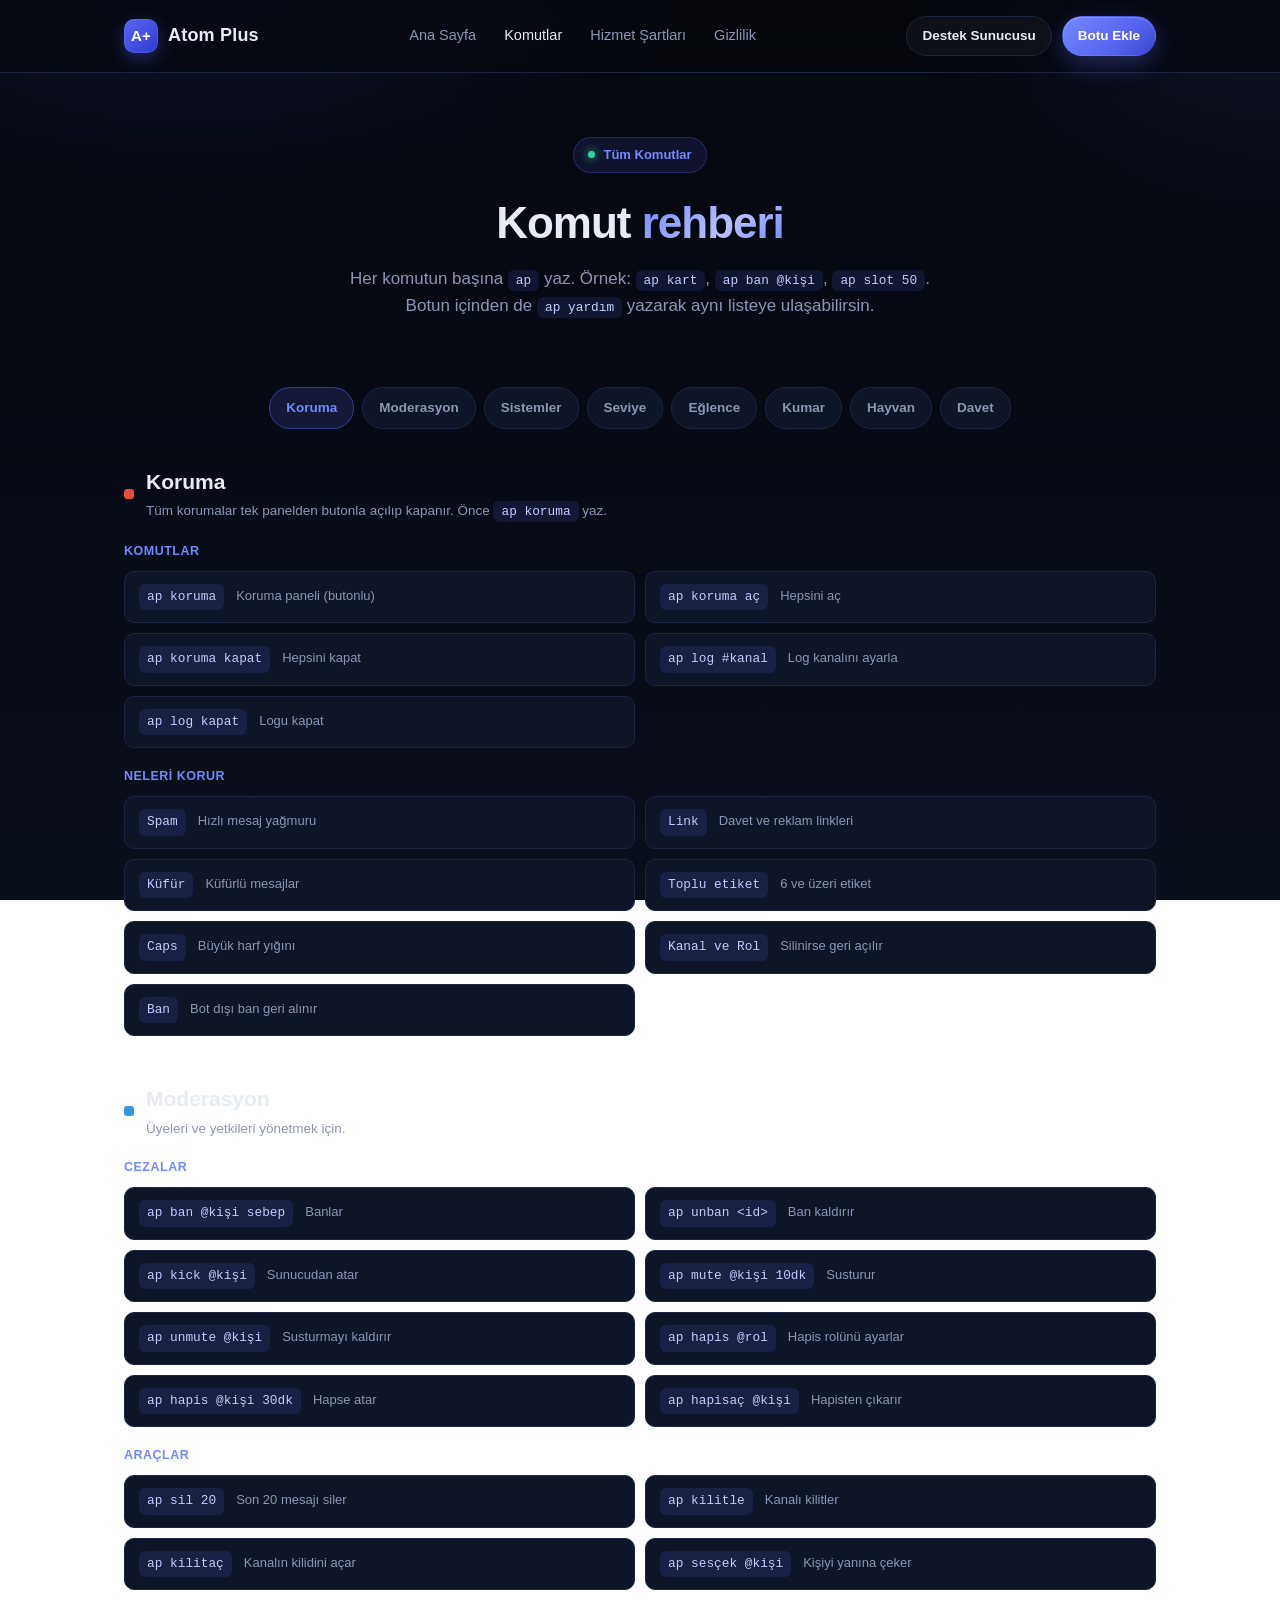
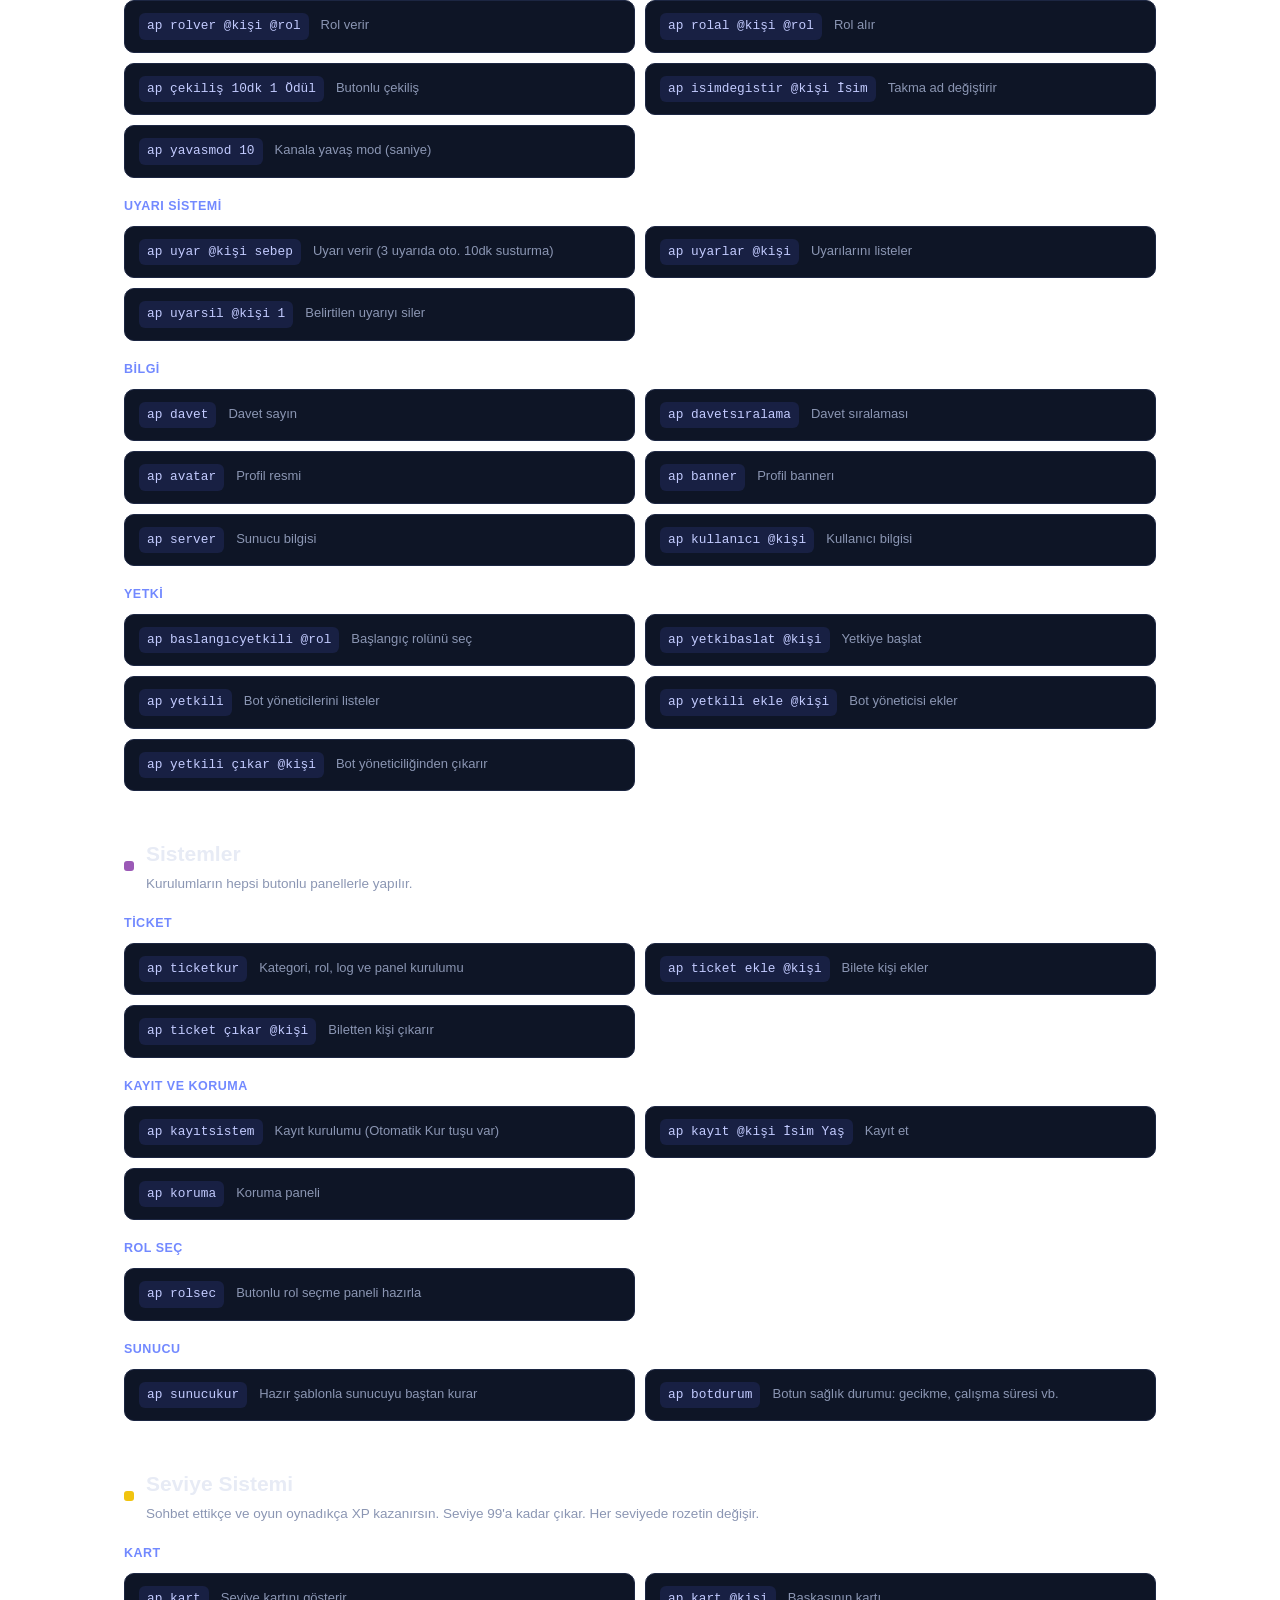
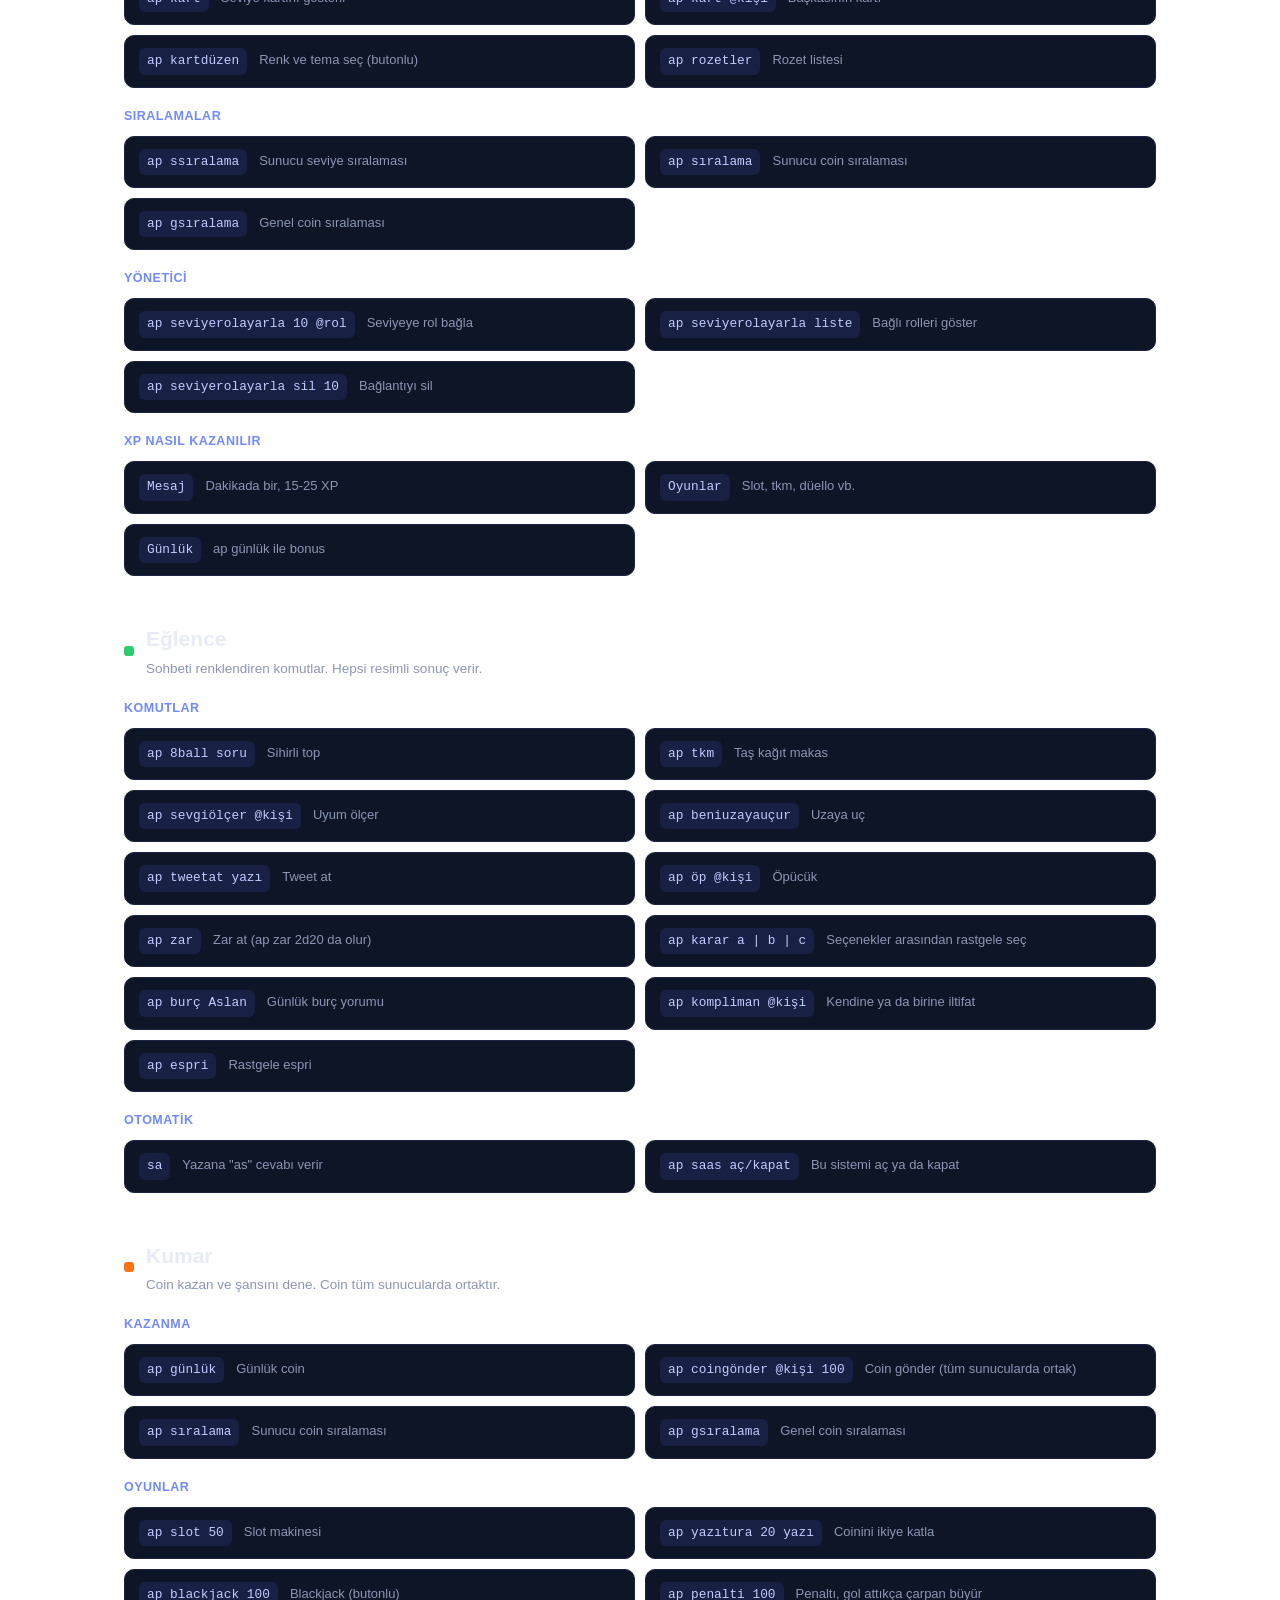
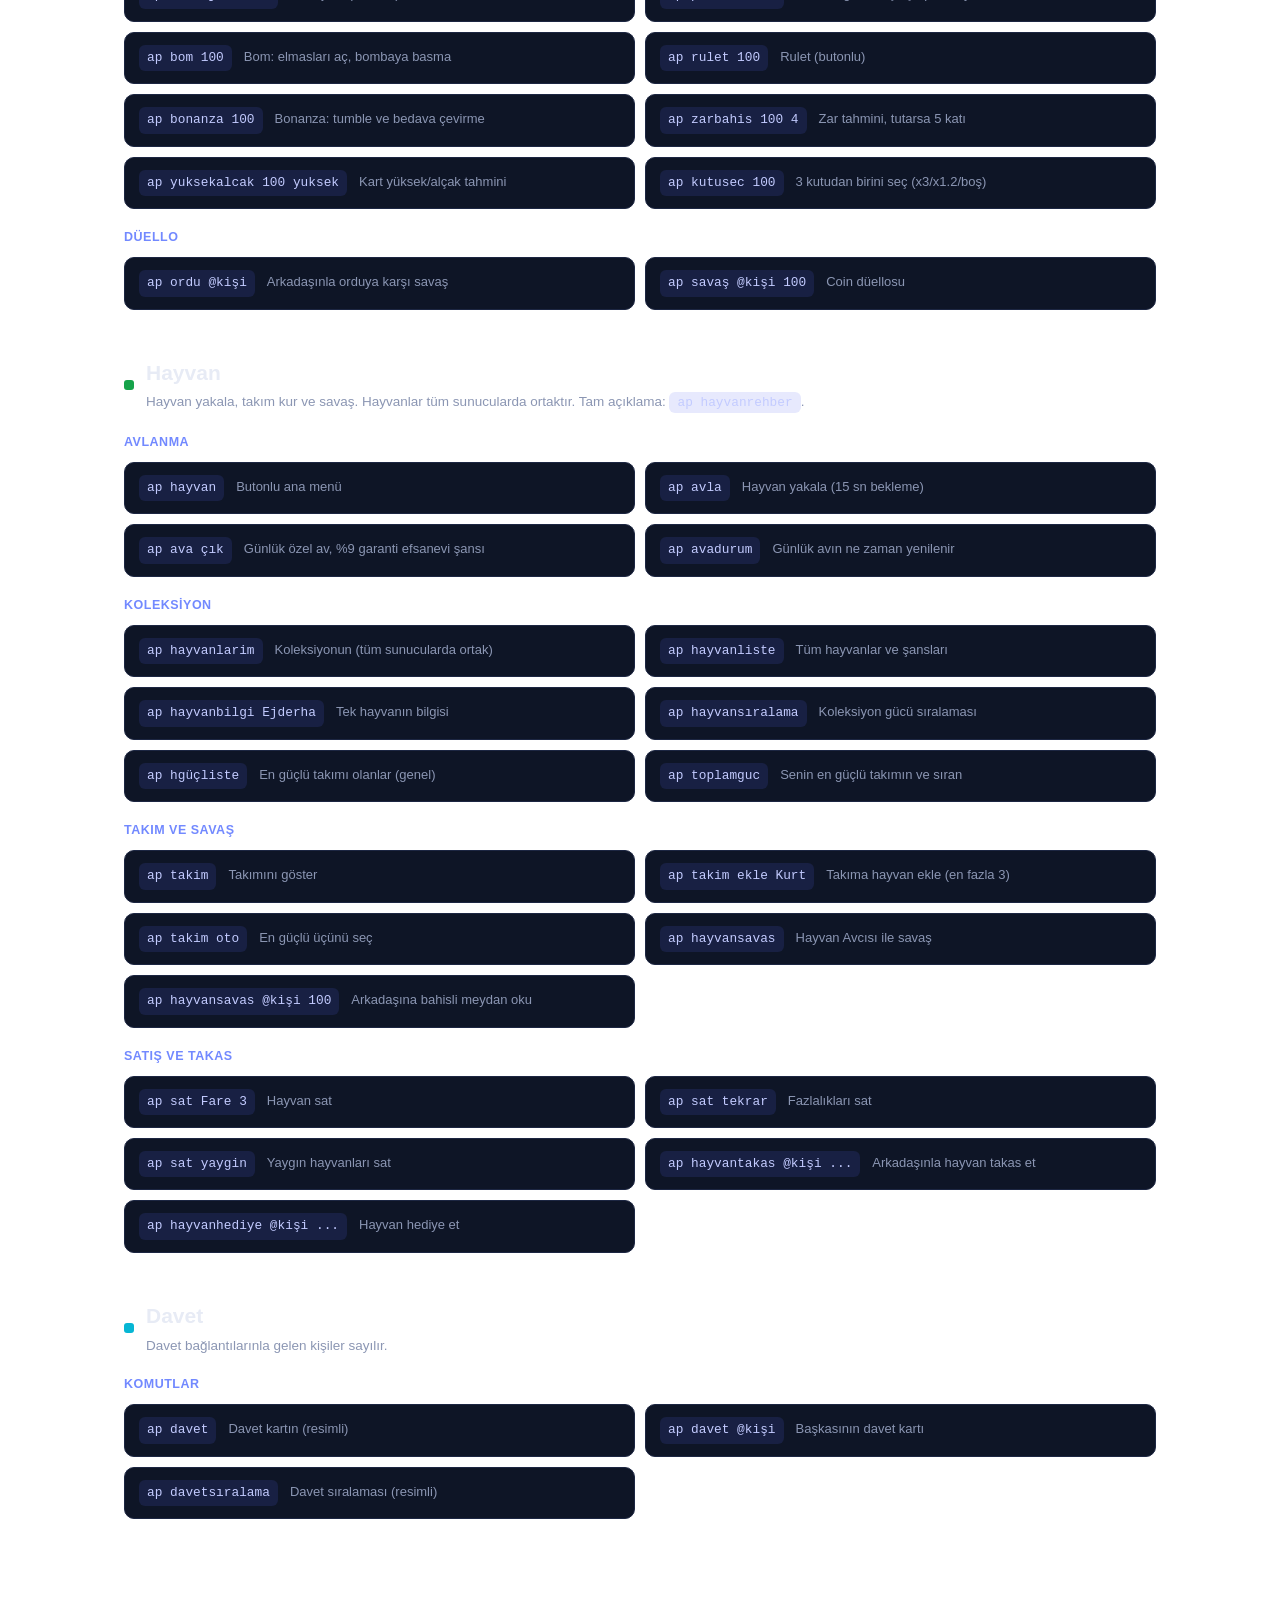
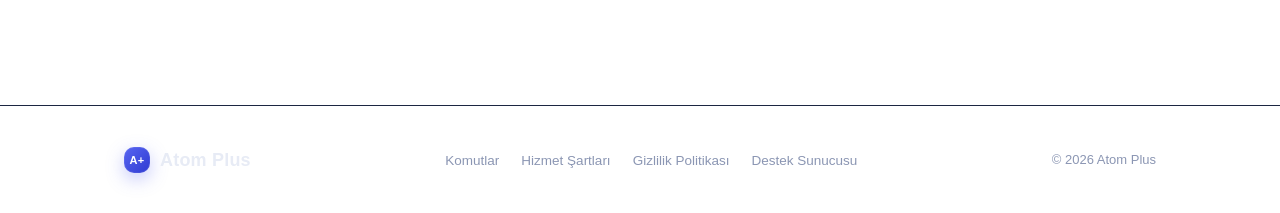
==== commands.html @ 9d10c62b "Add files via upload" ====
<!doctype html>
<html lang="tr">
<head>
<meta charset="UTF-8">
<meta name="viewport" content="width=device-width, initial-scale=1.0">
<title>Komutlar — Atom Plus</title>
<meta name="description" content="Atom Plus botunun tüm komutları: koruma, moderasyon, sistemler, seviye, eğlence, kumar, hayvan ve davet.">
<link rel="stylesheet" href="style.css">
</head>
<body>

<nav>
  <div class="wrap">
    <div class="brand"><div class="mark">A+</div> Atom Plus</div>
    <div class="navlinks">
      <a href="index.html">Ana Sayfa</a>
      <a href="commands.html" class="active">Komutlar</a>
      <a href="terms.html">Hizmet Şartları</a>
      <a href="privacy.html">Gizlilik</a>
    </div>
    <div class="nav-cta">
      <a class="btn btn-ghost btn-sm" href="https://jubbio.com/invite/OJNQLs2y" target="_blank" rel="noopener">Destek Sunucusu</a>
      <a class="btn btn-primary btn-sm" href="index.html#add-bot">Botu Ekle</a>
    </div>
  </div>
</nav>

<header class="hero" style="padding:64px 0 30px">
  <div class="wrap">
    <span class="eyebrow"><span class="dot"></span> Tüm Komutlar</span>
    <h1 style="font-size:clamp(28px,5vw,44px)">Komut <span>rehberi</span></h1>
    <p>Her komutun başına <code>ap</code> yaz. Örnek: <code>ap kart</code>, <code>ap ban @kişi</code>, <code>ap slot 50</code>. Botun içinden de <code>ap yardım</code> yazarak aynı listeye ulaşabilirsin.</p>
  </div>
</header>

<div class="wrap">
  <div class="cmd-tabs">
    <a class="cmd-tab" href="#koruma">Koruma</a>
    <a class="cmd-tab" href="#mod">Moderasyon</a>
    <a class="cmd-tab" href="#sistem">Sistemler</a>
    <a class="cmd-tab" href="#seviye">Seviye</a>
    <a class="cmd-tab" href="#eglence">Eğlence</a>
    <a class="cmd-tab" href="#kumar">Kumar</a>
    <a class="cmd-tab" href="#hayvan">Hayvan</a>
    <a class="cmd-tab" href="#davet">Davet</a>
  </div>
</div>

<div class="wrap" style="padding-bottom:100px">

  <div class="cat" id="koruma">
    <div class="cat-head"><div class="cat-dot" style="background:#e74c3c"></div><div><h2>Koruma</h2><p>Tüm korumalar tek panelden butonla açılıp kapanır. Önce <code>ap koruma</code> yaz.</p></div></div>
    <div class="sub">Komutlar</div>
    <div class="cmdlist">
      <div class="cmd-row"><code>ap koruma</code><span>Koruma paneli (butonlu)</span></div>
      <div class="cmd-row"><code>ap koruma aç</code><span>Hepsini aç</span></div>
      <div class="cmd-row"><code>ap koruma kapat</code><span>Hepsini kapat</span></div>
      <div class="cmd-row"><code>ap log #kanal</code><span>Log kanalını ayarla</span></div>
      <div class="cmd-row"><code>ap log kapat</code><span>Logu kapat</span></div>
    </div>
    <div class="sub">Neleri korur</div>
    <div class="cmdlist">
      <div class="cmd-row"><code>Spam</code><span>Hızlı mesaj yağmuru</span></div>
      <div class="cmd-row"><code>Link</code><span>Davet ve reklam linkleri</span></div>
      <div class="cmd-row"><code>Küfür</code><span>Küfürlü mesajlar</span></div>
      <div class="cmd-row"><code>Toplu etiket</code><span>6 ve üzeri etiket</span></div>
      <div class="cmd-row"><code>Caps</code><span>Büyük harf yığını</span></div>
      <div class="cmd-row"><code>Kanal ve Rol</code><span>Silinirse geri açılır</span></div>
      <div class="cmd-row"><code>Ban</code><span>Bot dışı ban geri alınır</span></div>
    </div>
  </div>

  <div class="cat" id="mod">
    <div class="cat-head"><div class="cat-dot" style="background:#3498db"></div><div><h2>Moderasyon</h2><p>Üyeleri ve yetkileri yönetmek için.</p></div></div>
    <div class="sub">Cezalar</div>
    <div class="cmdlist">
      <div class="cmd-row"><code>ap ban @kişi sebep</code><span>Banlar</span></div>
      <div class="cmd-row"><code>ap unban &lt;id&gt;</code><span>Ban kaldırır</span></div>
      <div class="cmd-row"><code>ap kick @kişi</code><span>Sunucudan atar</span></div>
      <div class="cmd-row"><code>ap mute @kişi 10dk</code><span>Susturur</span></div>
      <div class="cmd-row"><code>ap unmute @kişi</code><span>Susturmayı kaldırır</span></div>
      <div class="cmd-row"><code>ap hapis @rol</code><span>Hapis rolünü ayarlar</span></div>
      <div class="cmd-row"><code>ap hapis @kişi 30dk</code><span>Hapse atar</span></div>
      <div class="cmd-row"><code>ap hapisaç @kişi</code><span>Hapisten çıkarır</span></div>
    </div>
    <div class="sub">Araçlar</div>
    <div class="cmdlist">
      <div class="cmd-row"><code>ap sil 20</code><span>Son 20 mesajı siler</span></div>
      <div class="cmd-row"><code>ap kilitle</code><span>Kanalı kilitler</span></div>
      <div class="cmd-row"><code>ap kilitaç</code><span>Kanalın kilidini açar</span></div>
      <div class="cmd-row"><code>ap sesçek @kişi</code><span>Kişiyi yanına çeker</span></div>
      <div class="cmd-row"><code>ap rolver @kişi @rol</code><span>Rol verir</span></div>
      <div class="cmd-row"><code>ap rolal @kişi @rol</code><span>Rol alır</span></div>
      <div class="cmd-row"><code>ap çekiliş 10dk 1 Ödül</code><span>Butonlu çekiliş</span></div>
      <div class="cmd-row"><code>ap isimdegistir @kişi İsim</code><span>Takma ad değiştirir</span></div>
      <div class="cmd-row"><code>ap yavasmod 10</code><span>Kanala yavaş mod (saniye)</span></div>
    </div>
    <div class="sub">Uyarı Sistemi</div>
    <div class="cmdlist">
      <div class="cmd-row"><code>ap uyar @kişi sebep</code><span>Uyarı verir (3 uyarıda oto. 10dk susturma)</span></div>
      <div class="cmd-row"><code>ap uyarlar @kişi</code><span>Uyarılarını listeler</span></div>
      <div class="cmd-row"><code>ap uyarsil @kişi 1</code><span>Belirtilen uyarıyı siler</span></div>
    </div>
    <div class="sub">Bilgi</div>
    <div class="cmdlist">
      <div class="cmd-row"><code>ap davet</code><span>Davet sayın</span></div>
      <div class="cmd-row"><code>ap davetsıralama</code><span>Davet sıralaması</span></div>
      <div class="cmd-row"><code>ap avatar</code><span>Profil resmi</span></div>
      <div class="cmd-row"><code>ap banner</code><span>Profil bannerı</span></div>
      <div class="cmd-row"><code>ap server</code><span>Sunucu bilgisi</span></div>
      <div class="cmd-row"><code>ap kullanıcı @kişi</code><span>Kullanıcı bilgisi</span></div>
    </div>
    <div class="sub">Yetki</div>
    <div class="cmdlist">
      <div class="cmd-row"><code>ap baslangıcyetkili @rol</code><span>Başlangıç rolünü seç</span></div>
      <div class="cmd-row"><code>ap yetkibaslat @kişi</code><span>Yetkiye başlat</span></div>
      <div class="cmd-row"><code>ap yetkili</code><span>Bot yöneticilerini listeler</span></div>
      <div class="cmd-row"><code>ap yetkili ekle @kişi</code><span>Bot yöneticisi ekler</span></div>
      <div class="cmd-row"><code>ap yetkili çıkar @kişi</code><span>Bot yöneticiliğinden çıkarır</span></div>
    </div>
  </div>

  <div class="cat" id="sistem">
    <div class="cat-head"><div class="cat-dot" style="background:#9b59b6"></div><div><h2>Sistemler</h2><p>Kurulumların hepsi butonlu panellerle yapılır.</p></div></div>
    <div class="sub">Ticket</div>
    <div class="cmdlist">
      <div class="cmd-row"><code>ap ticketkur</code><span>Kategori, rol, log ve panel kurulumu</span></div>
      <div class="cmd-row"><code>ap ticket ekle @kişi</code><span>Bilete kişi ekler</span></div>
      <div class="cmd-row"><code>ap ticket çıkar @kişi</code><span>Biletten kişi çıkarır</span></div>
    </div>
    <div class="sub">Kayıt ve Koruma</div>
    <div class="cmdlist">
      <div class="cmd-row"><code>ap kayıtsistem</code><span>Kayıt kurulumu (Otomatik Kur tuşu var)</span></div>
      <div class="cmd-row"><code>ap kayıt @kişi İsim Yaş</code><span>Kayıt et</span></div>
      <div class="cmd-row"><code>ap koruma</code><span>Koruma paneli</span></div>
    </div>
    <div class="sub">Rol Seç</div>
    <div class="cmdlist">
      <div class="cmd-row"><code>ap rolsec</code><span>Butonlu rol seçme paneli hazırla</span></div>
    </div>
    <div class="sub">Sunucu</div>
    <div class="cmdlist">
      <div class="cmd-row"><code>ap sunucukur</code><span>Hazır şablonla sunucuyu baştan kurar</span></div>
      <div class="cmd-row"><code>ap botdurum</code><span>Botun sağlık durumu: gecikme, çalışma süresi vb.</span></div>
    </div>
  </div>

  <div class="cat" id="seviye">
    <div class="cat-head"><div class="cat-dot" style="background:#f1c40f"></div><div><h2>Seviye Sistemi</h2><p>Sohbet ettikçe ve oyun oynadıkça XP kazanırsın. Seviye 99'a kadar çıkar. Her seviyede rozetin değişir.</p></div></div>
    <div class="sub">Kart</div>
    <div class="cmdlist">
      <div class="cmd-row"><code>ap kart</code><span>Seviye kartını gösterir</span></div>
      <div class="cmd-row"><code>ap kart @kişi</code><span>Başkasının kartı</span></div>
      <div class="cmd-row"><code>ap kartdüzen</code><span>Renk ve tema seç (butonlu)</span></div>
      <div class="cmd-row"><code>ap rozetler</code><span>Rozet listesi</span></div>
    </div>
    <div class="sub">Sıralamalar</div>
    <div class="cmdlist">
      <div class="cmd-row"><code>ap ssıralama</code><span>Sunucu seviye sıralaması</span></div>
      <div class="cmd-row"><code>ap sıralama</code><span>Sunucu coin sıralaması</span></div>
      <div class="cmd-row"><code>ap gsıralama</code><span>Genel coin sıralaması</span></div>
    </div>
    <div class="sub">Yönetici</div>
    <div class="cmdlist">
      <div class="cmd-row"><code>ap seviyerolayarla 10 @rol</code><span>Seviyeye rol bağla</span></div>
      <div class="cmd-row"><code>ap seviyerolayarla liste</code><span>Bağlı rolleri göster</span></div>
      <div class="cmd-row"><code>ap seviyerolayarla sil 10</code><span>Bağlantıyı sil</span></div>
    </div>
    <div class="sub">XP nasıl kazanılır</div>
    <div class="cmdlist">
      <div class="cmd-row"><code>Mesaj</code><span>Dakikada bir, 15-25 XP</span></div>
      <div class="cmd-row"><code>Oyunlar</code><span>Slot, tkm, düello vb.</span></div>
      <div class="cmd-row"><code>Günlük</code><span>ap günlük ile bonus</span></div>
    </div>
  </div>

  <div class="cat" id="eglence">
    <div class="cat-head"><div class="cat-dot" style="background:#2ecc71"></div><div><h2>Eğlence</h2><p>Sohbeti renklendiren komutlar. Hepsi resimli sonuç verir.</p></div></div>
    <div class="sub">Komutlar</div>
    <div class="cmdlist">
      <div class="cmd-row"><code>ap 8ball soru</code><span>Sihirli top</span></div>
      <div class="cmd-row"><code>ap tkm</code><span>Taş kağıt makas</span></div>
      <div class="cmd-row"><code>ap sevgiölçer @kişi</code><span>Uyum ölçer</span></div>
      <div class="cmd-row"><code>ap beniuzayauçur</code><span>Uzaya uç</span></div>
      <div class="cmd-row"><code>ap tweetat yazı</code><span>Tweet at</span></div>
      <div class="cmd-row"><code>ap öp @kişi</code><span>Öpücük</span></div>
      <div class="cmd-row"><code>ap zar</code><span>Zar at (ap zar 2d20 da olur)</span></div>
      <div class="cmd-row"><code>ap karar a | b | c</code><span>Seçenekler arasından rastgele seç</span></div>
      <div class="cmd-row"><code>ap burç Aslan</code><span>Günlük burç yorumu</span></div>
      <div class="cmd-row"><code>ap kompliman @kişi</code><span>Kendine ya da birine iltifat</span></div>
      <div class="cmd-row"><code>ap espri</code><span>Rastgele espri</span></div>
    </div>
    <div class="sub">Otomatik</div>
    <div class="cmdlist">
      <div class="cmd-row"><code>sa</code><span>Yazana "as" cevabı verir</span></div>
      <div class="cmd-row"><code>ap saas aç/kapat</code><span>Bu sistemi aç ya da kapat</span></div>
    </div>
  </div>

  <div class="cat" id="kumar">
    <div class="cat-head"><div class="cat-dot" style="background:#f97316"></div><div><h2>Kumar</h2><p>Coin kazan ve şansını dene. Coin tüm sunucularda ortaktır.</p></div></div>
    <div class="sub">Kazanma</div>
    <div class="cmdlist">
      <div class="cmd-row"><code>ap günlük</code><span>Günlük coin</span></div>
      <div class="cmd-row"><code>ap coingönder @kişi 100</code><span>Coin gönder (tüm sunucularda ortak)</span></div>
      <div class="cmd-row"><code>ap sıralama</code><span>Sunucu coin sıralaması</span></div>
      <div class="cmd-row"><code>ap gsıralama</code><span>Genel coin sıralaması</span></div>
    </div>
    <div class="sub">Oyunlar</div>
    <div class="cmdlist">
      <div class="cmd-row"><code>ap slot 50</code><span>Slot makinesi</span></div>
      <div class="cmd-row"><code>ap yazıtura 20 yazı</code><span>Coinini ikiye katla</span></div>
      <div class="cmd-row"><code>ap blackjack 100</code><span>Blackjack (butonlu)</span></div>
      <div class="cmd-row"><code>ap penalti 100</code><span>Penaltı, gol attıkça çarpan büyür</span></div>
      <div class="cmd-row"><code>ap bom 100</code><span>Bom: elmasları aç, bombaya basma</span></div>
      <div class="cmd-row"><code>ap rulet 100</code><span>Rulet (butonlu)</span></div>
      <div class="cmd-row"><code>ap bonanza 100</code><span>Bonanza: tumble ve bedava çevirme</span></div>
      <div class="cmd-row"><code>ap zarbahis 100 4</code><span>Zar tahmini, tutarsa 5 katı</span></div>
      <div class="cmd-row"><code>ap yuksekalcak 100 yuksek</code><span>Kart yüksek/alçak tahmini</span></div>
      <div class="cmd-row"><code>ap kutusec 100</code><span>3 kutudan birini seç (x3/x1.2/boş)</span></div>
    </div>
    <div class="sub">Düello</div>
    <div class="cmdlist">
      <div class="cmd-row"><code>ap ordu @kişi</code><span>Arkadaşınla orduya karşı savaş</span></div>
      <div class="cmd-row"><code>ap savaş @kişi 100</code><span>Coin düellosu</span></div>
    </div>
  </div>

  <div class="cat" id="hayvan">
    <div class="cat-head"><div class="cat-dot" style="background:#16a34a"></div><div><h2>Hayvan</h2><p>Hayvan yakala, takım kur ve savaş. Hayvanlar tüm sunucularda ortaktır. Tam açıklama: <code>ap hayvanrehber</code>.</p></div></div>
    <div class="sub">Avlanma</div>
    <div class="cmdlist">
      <div class="cmd-row"><code>ap hayvan</code><span>Butonlu ana menü</span></div>
      <div class="cmd-row"><code>ap avla</code><span>Hayvan yakala (15 sn bekleme)</span></div>
      <div class="cmd-row"><code>ap ava çık</code><span>Günlük özel av, %9 garanti efsanevi şansı</span></div>
      <div class="cmd-row"><code>ap avadurum</code><span>Günlük avın ne zaman yenilenir</span></div>
    </div>
    <div class="sub">Koleksiyon</div>
    <div class="cmdlist">
      <div class="cmd-row"><code>ap hayvanlarim</code><span>Koleksiyonun (tüm sunucularda ortak)</span></div>
      <div class="cmd-row"><code>ap hayvanliste</code><span>Tüm hayvanlar ve şansları</span></div>
      <div class="cmd-row"><code>ap hayvanbilgi Ejderha</code><span>Tek hayvanın bilgisi</span></div>
      <div class="cmd-row"><code>ap hayvansıralama</code><span>Koleksiyon gücü sıralaması</span></div>
      <div class="cmd-row"><code>ap hgüçliste</code><span>En güçlü takımı olanlar (genel)</span></div>
      <div class="cmd-row"><code>ap toplamguc</code><span>Senin en güçlü takımın ve sıran</span></div>
    </div>
    <div class="sub">Takım ve Savaş</div>
    <div class="cmdlist">
      <div class="cmd-row"><code>ap takim</code><span>Takımını göster</span></div>
      <div class="cmd-row"><code>ap takim ekle Kurt</code><span>Takıma hayvan ekle (en fazla 3)</span></div>
      <div class="cmd-row"><code>ap takim oto</code><span>En güçlü üçünü seç</span></div>
      <div class="cmd-row"><code>ap hayvansavas</code><span>Hayvan Avcısı ile savaş</span></div>
      <div class="cmd-row"><code>ap hayvansavas @kişi 100</code><span>Arkadaşına bahisli meydan oku</span></div>
    </div>
    <div class="sub">Satış ve Takas</div>
    <div class="cmdlist">
      <div class="cmd-row"><code>ap sat Fare 3</code><span>Hayvan sat</span></div>
      <div class="cmd-row"><code>ap sat tekrar</code><span>Fazlalıkları sat</span></div>
      <div class="cmd-row"><code>ap sat yaygin</code><span>Yaygın hayvanları sat</span></div>
      <div class="cmd-row"><code>ap hayvantakas @kişi ...</code><span>Arkadaşınla hayvan takas et</span></div>
      <div class="cmd-row"><code>ap hayvanhediye @kişi ...</code><span>Hayvan hediye et</span></div>
    </div>
  </div>

  <div class="cat" id="davet">
    <div class="cat-head"><div class="cat-dot" style="background:#06b6d4"></div><div><h2>Davet</h2><p>Davet bağlantılarınla gelen kişiler sayılır.</p></div></div>
    <div class="sub">Komutlar</div>
    <div class="cmdlist">
      <div class="cmd-row"><code>ap davet</code><span>Davet kartın (resimli)</span></div>
      <div class="cmd-row"><code>ap davet @kişi</code><span>Başkasının davet kartı</span></div>
      <div class="cmd-row"><code>ap davetsıralama</code><span>Davet sıralaması (resimli)</span></div>
    </div>
  </div>

</div>

<footer>
  <div class="wrap">
    <div class="brand"><div class="mark" style="width:26px;height:26px;font-size:11px">A+</div> Atom Plus</div>
    <div class="footlinks">
      <a href="commands.html">Komutlar</a>
      <a href="terms.html">Hizmet Şartları</a>
      <a href="privacy.html">Gizlilik Politikası</a>
      <a href="https://jubbio.com/invite/OJNQLs2y" target="_blank" rel="noopener">Destek Sunucusu</a>
    </div>
    <div class="footnote">© 2026 Atom Plus</div>
  </div>
</footer>

<script>
  const tabs = document.querySelectorAll('.cmd-tab');
  const cats = document.querySelectorAll('.cat');
  function setActive(){
    let cur = cats[0]?.id;
    for(const c of cats){ if(window.scrollY + 120 >= c.offsetTop) cur = c.id; }
    tabs.forEach(t=>t.classList.toggle('active', t.getAttribute('href') === '#'+cur));
  }
  window.addEventListener('scroll', setActive);
  setActive();
</script>

</body>
</html>
---- style.css ----
:root{
  --bg:#05070d;
  --bg2:#0a0f1c;
  --panel:#0e1526;
  --panel2:#121a30;
  --border:#1c2642;
  --text:#e7ebf5;
  --muted:#8b96b3;
  --accent:#5865f2;
  --accent2:#7289ff;
  --accent-glow:rgba(88,101,242,.35);
  --radius:16px;
}
*{box-sizing:border-box}
html{scroll-behavior:smooth}
body{
  margin:0;
  font-family:'Inter',-apple-system,BlinkMacSystemFont,'Segoe UI',Roboto,sans-serif;
  background:
    radial-gradient(900px 500px at 15% -10%, rgba(88,101,242,.16), transparent 60%),
    radial-gradient(700px 450px at 100% 0%, rgba(114,137,255,.10), transparent 55%),
    linear-gradient(180deg,var(--bg) 0%,var(--bg2) 100%);
  background-attachment:fixed;
  color:var(--text);
  min-height:100vh;
  line-height:1.6;
}
a{color:inherit;text-decoration:none}
img{max-width:100%}
.wrap{max-width:1080px;margin:0 auto;padding:0 24px}

/* NAV */
nav{
  position:sticky;top:0;z-index:50;
  backdrop-filter:blur(14px);
  background:rgba(5,7,13,.72);
  border-bottom:1px solid var(--border);
}
nav .wrap{display:flex;align-items:center;justify-content:space-between;padding:16px 24px}
.brand{display:flex;align-items:center;gap:10px;font-weight:800;font-size:18px;letter-spacing:.2px}
.brand .mark{
  width:34px;height:34px;border-radius:10px;
  background:linear-gradient(135deg,var(--accent),#2f3bd1);
  display:flex;align-items:center;justify-content:center;
  font-size:15px;font-weight:900;color:#fff;
  box-shadow:0 0 0 1px rgba(255,255,255,.08) inset, 0 6px 18px var(--accent-glow);
}
.navlinks{display:flex;gap:28px;font-size:14.5px;color:var(--muted)}
.navlinks a:hover{color:var(--text)}
.navlinks a.active{color:var(--text)}
.nav-cta{display:flex;gap:10px}

/* BUTTONS */
.btn{
  display:inline-flex;align-items:center;gap:8px;
  padding:11px 20px;border-radius:999px;font-weight:650;font-size:14.5px;
  border:1px solid transparent;cursor:pointer;transition:.15s transform,.15s box-shadow,.15s background;
}
.btn:hover{transform:translateY(-1px)}
.btn-primary{
  background:linear-gradient(135deg,var(--accent2),var(--accent) 60%,#3c46c9);
  color:#fff;box-shadow:0 8px 24px var(--accent-glow), inset 0 1px 0 rgba(255,255,255,.18);
}
.btn-primary:hover{box-shadow:0 10px 30px var(--accent-glow), inset 0 1px 0 rgba(255,255,255,.22)}
.btn-ghost{
  background:rgba(255,255,255,.04);
  border-color:var(--border);
  color:var(--text);
}
.btn-ghost:hover{background:rgba(255,255,255,.07);border-color:#2a3660}
.btn-sm{padding:8px 15px;font-size:13.5px}

/* HERO */
.hero{padding:96px 0 70px;text-align:center}
.eyebrow{
  display:inline-flex;align-items:center;gap:8px;
  padding:7px 14px;border-radius:999px;
  background:rgba(88,101,242,.12);border:1px solid rgba(88,101,242,.3);
  color:var(--accent2);font-size:13px;font-weight:650;margin-bottom:26px;
}
.dot{width:7px;height:7px;border-radius:50%;background:#34d399;box-shadow:0 0 8px #34d399}
.hero h1{
  font-size:clamp(34px,6vw,58px);line-height:1.08;font-weight:800;
  margin:0 0 18px;letter-spacing:-1px;
}
.hero h1 span{
  background:linear-gradient(135deg,var(--accent2),#b9c0ff 60%,var(--accent2));
  -webkit-background-clip:text;background-clip:text;color:transparent;
}
.hero p{color:var(--muted);font-size:17px;max-width:600px;margin:0 auto 38px}
.hero-actions{display:flex;gap:14px;justify-content:center;flex-wrap:wrap}
.hero-note{margin-top:18px;color:var(--muted);font-size:13px}

/* STATS */
.stats{display:grid;grid-template-columns:repeat(4,1fr);gap:14px;margin:60px 0}
.stat{
  background:var(--panel);border:1px solid var(--border);border-radius:var(--radius);
  padding:22px 18px;text-align:center;
}
.stat b{display:block;font-size:26px;color:var(--text);margin-bottom:4px}
.stat span{color:var(--muted);font-size:12.5px}

/* SECTIONS */
section{padding:70px 0}
.section-head{text-align:center;max-width:580px;margin:0 auto 46px}
.section-head .kicker{color:var(--accent2);font-weight:700;font-size:13px;letter-spacing:.6px;text-transform:uppercase;margin-bottom:10px;display:block}
.section-head h2{font-size:clamp(26px,4vw,36px);margin:0 0 14px;letter-spacing:-.5px}
.section-head p{color:var(--muted);font-size:15.5px}

/* FEATURE GRID */
.grid{display:grid;grid-template-columns:repeat(3,1fr);gap:18px}
.card{
  background:var(--panel);border:1px solid var(--border);border-radius:var(--radius);
  padding:26px 22px;transition:.2s border-color,.2s transform;
}
.card:hover{border-color:#2d3a66;transform:translateY(-3px)}
.card .ic{
  width:42px;height:42px;border-radius:12px;background:rgba(88,101,242,.14);
  display:flex;align-items:center;justify-content:center;font-size:20px;margin-bottom:16px;
}
.card h3{margin:0 0 8px;font-size:16.5px}
.card p{margin:0;color:var(--muted);font-size:14px}

/* COMMANDS PAGE */
.cmd-tabs{display:flex;gap:8px;flex-wrap:wrap;justify-content:center;margin-bottom:36px}
.cmd-tab{
  padding:9px 16px;border-radius:999px;font-size:13.5px;font-weight:600;
  background:var(--panel);border:1px solid var(--border);color:var(--muted);cursor:pointer;
}
.cmd-tab.active{background:rgba(88,101,242,.16);border-color:rgba(88,101,242,.45);color:var(--accent2)}
.cat{margin-bottom:46px;scroll-margin-top:90px}
.cat-head{display:flex;align-items:center;gap:12px;margin-bottom:18px}
.cat-dot{width:10px;height:10px;border-radius:3px}
.cat-head h2{font-size:21px;margin:0}
.cat-head p{color:var(--muted);font-size:13.5px;margin:2px 0 0}
.sub{color:var(--accent2);font-size:12.5px;font-weight:700;text-transform:uppercase;letter-spacing:.5px;margin:18px 0 10px}
.cmdlist{display:grid;grid-template-columns:1fr 1fr;gap:10px}
.cmd-row{
  display:flex;gap:12px;align-items:baseline;
  background:var(--panel);border:1px solid var(--border);border-radius:10px;
  padding:12px 14px;
}
code{
  font-family:'SF Mono',Consolas,Menlo,monospace;
  background:rgba(88,101,242,.14);color:#c3cbff;
  padding:3px 8px;border-radius:6px;font-size:12.8px;white-space:nowrap;
}
.cmd-row span{color:var(--muted);font-size:13px}

/* LEGAL PAGES */
.legal{padding:64px 0 100px}
.legal h1{font-size:32px;margin-bottom:6px}
.legal .updated{color:var(--muted);font-size:13.5px;margin-bottom:40px}
.legal h2{font-size:19px;margin:38px 0 12px;color:var(--accent2)}
.legal p,.legal li{color:#c2c9de;font-size:15px}
.legal ul{padding-left:20px}
.legal-box{background:var(--panel);border:1px solid var(--border);border-radius:var(--radius);padding:36px 40px}

/* FOOTER */
footer{border-top:1px solid var(--border);padding:40px 0;margin-top:40px}
footer .wrap{display:flex;justify-content:space-between;align-items:center;flex-wrap:wrap;gap:16px}
.footlinks{display:flex;gap:22px;font-size:13.5px;color:var(--muted)}
.footlinks a:hover{color:var(--text)}
.footnote{color:var(--muted);font-size:13px}

@media (max-width:760px){
  .grid{grid-template-columns:1fr}
  .stats{grid-template-columns:repeat(2,1fr)}
  .cmdlist{grid-template-columns:1fr}
  .navlinks{display:none}
  .legal-box{padding:26px 20px}
}
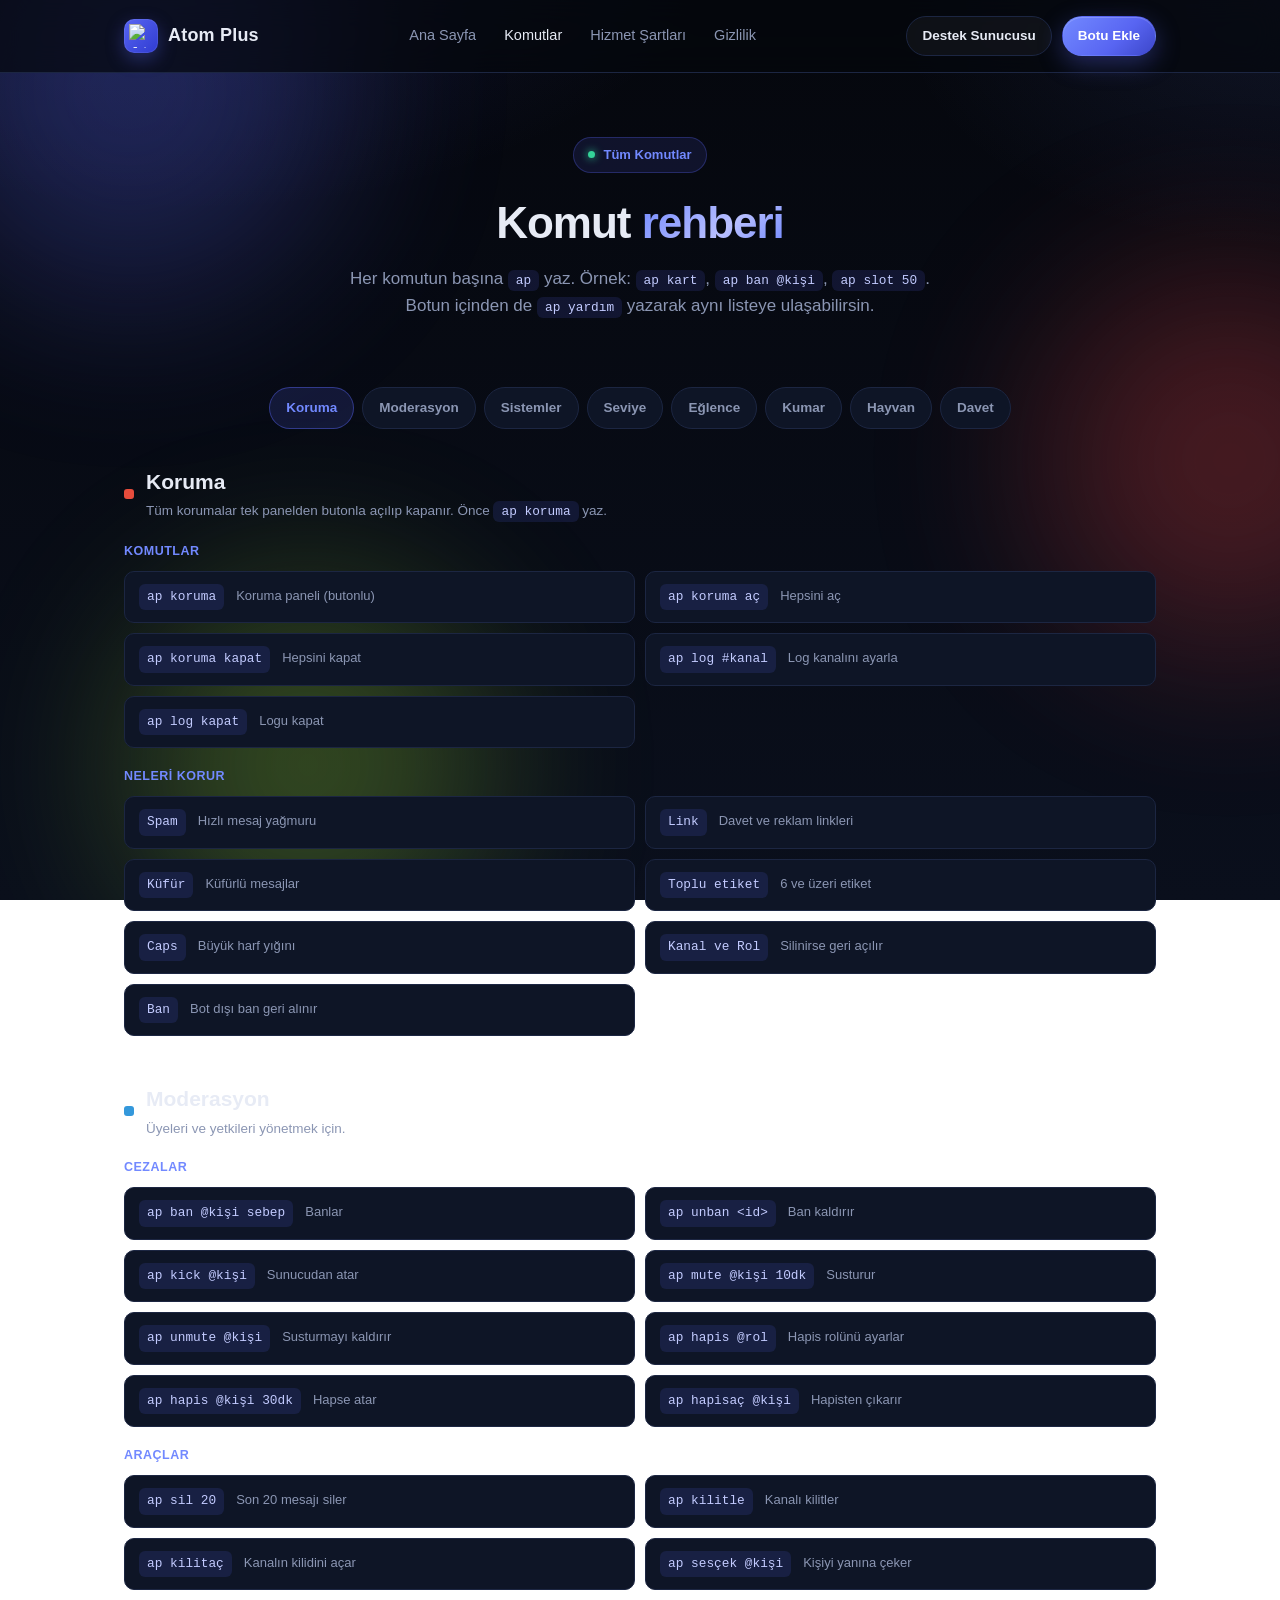
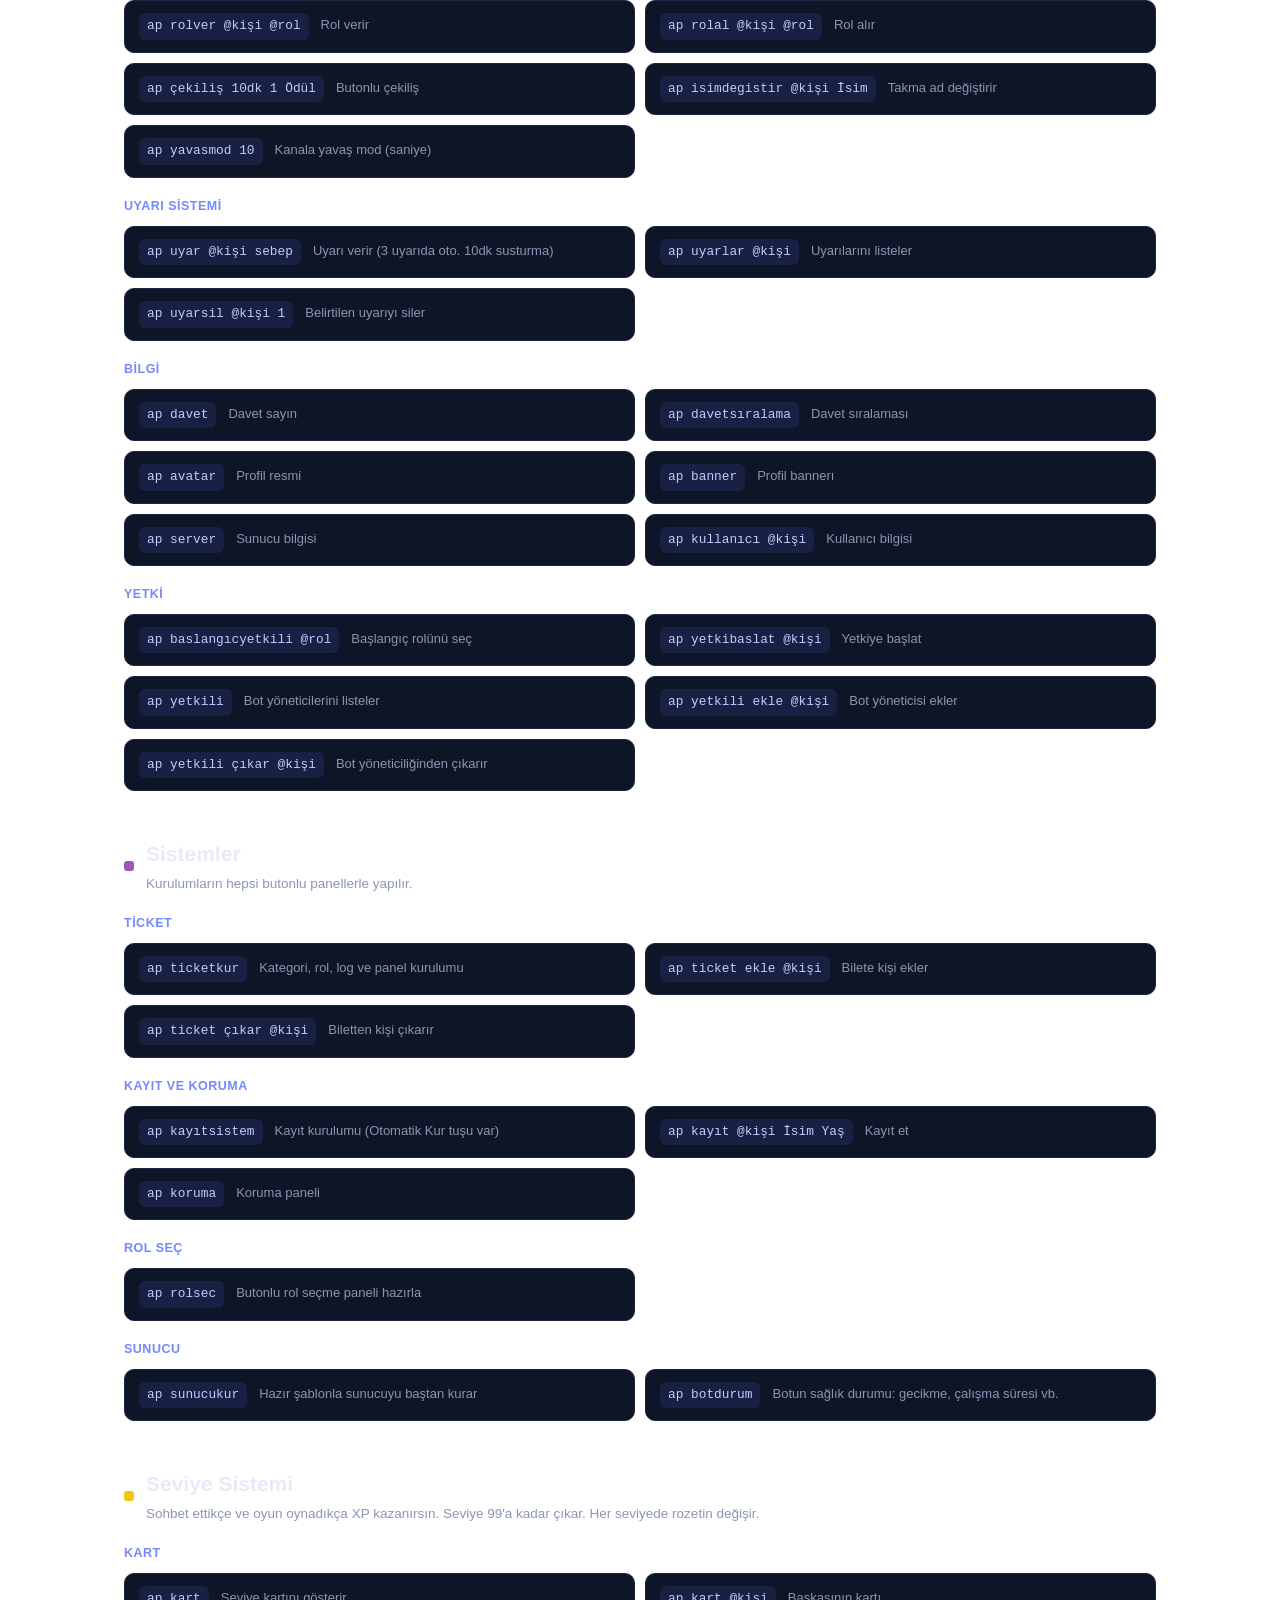
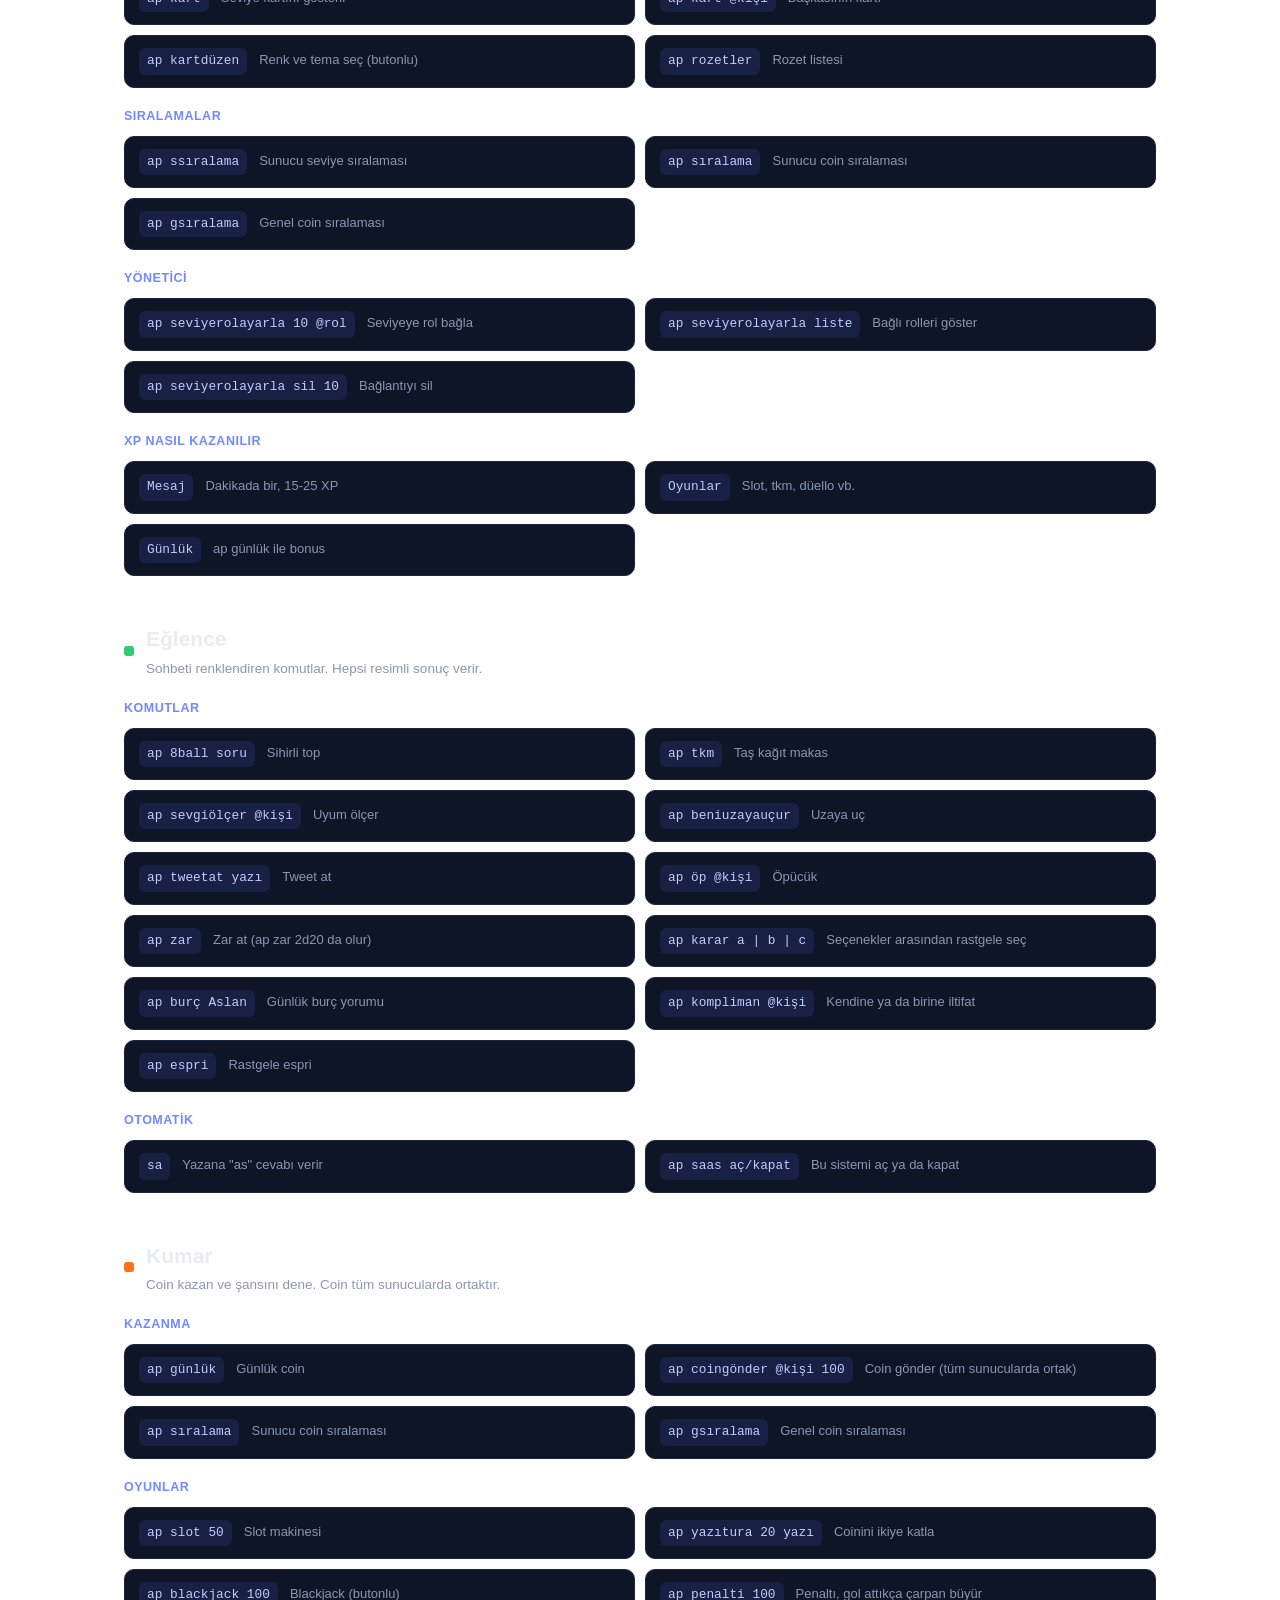
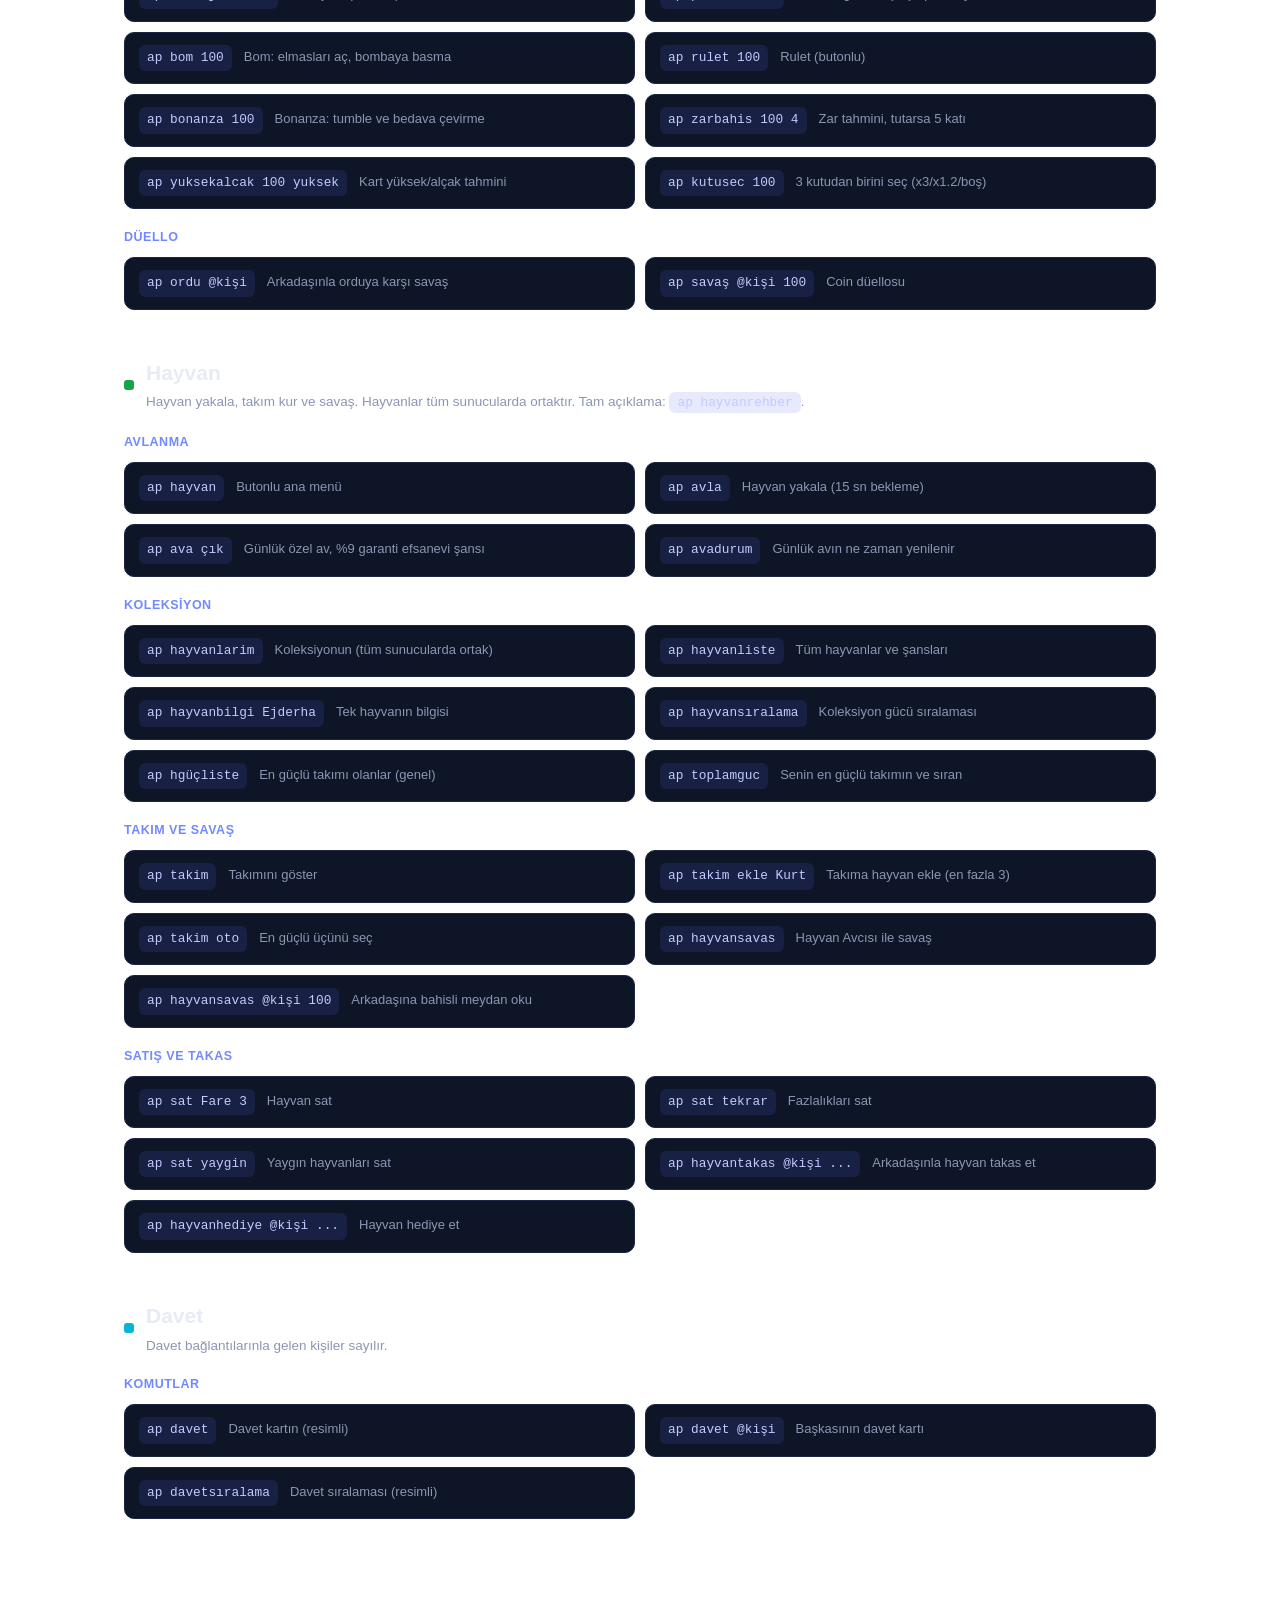
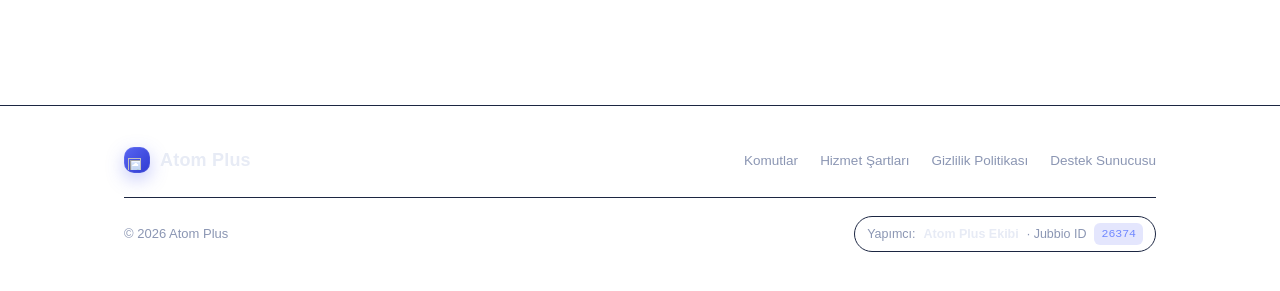
==== commit ba164ada: "Add files via upload" ====
--- a/commands.html
+++ b/commands.html
@@ -5,13 +5,20 @@
 <meta name="viewport" content="width=device-width, initial-scale=1.0">
 <title>Komutlar — Atom Plus</title>
 <meta name="description" content="Atom Plus botunun tüm komutları: koruma, moderasyon, sistemler, seviye, eğlence, kumar, hayvan ve davet.">
+<link rel="icon" type="image/png" href="assets/favicon.png">
 <link rel="stylesheet" href="style.css">
 </head>
 <body>
 
+<div class="orbit-field">
+  <div class="orbit-blob b1"></div>
+  <div class="orbit-blob b2"></div>
+  <div class="orbit-blob b3"></div>
+</div>
+
 <nav>
   <div class="wrap">
-    <div class="brand"><div class="mark">A+</div> Atom Plus</div>
+    <div class="brand"><div class="mark"><img src="assets/logo-blue.png" alt="Atom Plus logosu"></div> Atom Plus</div>
     <div class="navlinks">
       <a href="index.html">Ana Sayfa</a>
       <a href="commands.html" class="active">Komutlar</a>
@@ -20,7 +27,7 @@
     </div>
     <div class="nav-cta">
       <a class="btn btn-ghost btn-sm" href="https://jubbio.com/invite/OJNQLs2y" target="_blank" rel="noopener">Destek Sunucusu</a>
-      <a class="btn btn-primary btn-sm" href="index.html#add-bot">Botu Ekle</a>
+      <a class="btn btn-primary btn-sm" href="https://jubbio.com/oauth2/authorize?client_id=4ba561faeef7dc38452a82fdec432b5e&response_type=code&scope=bot&permissions=8" target="_blank" rel="noopener">Botu Ekle</a>
     </div>
   </div>
 </nav>
@@ -275,15 +282,20 @@
 </div>
 
 <footer>
-  <div class="wrap">
-    <div class="brand"><div class="mark" style="width:26px;height:26px;font-size:11px">A+</div> Atom Plus</div>
-    <div class="footlinks">
-      <a href="commands.html">Komutlar</a>
-      <a href="terms.html">Hizmet Şartları</a>
-      <a href="privacy.html">Gizlilik Politikası</a>
-      <a href="https://jubbio.com/invite/OJNQLs2y" target="_blank" rel="noopener">Destek Sunucusu</a>
-    </div>
-    <div class="footnote">© 2026 Atom Plus</div>
+  <div class="wrap" style="flex-direction:column;align-items:stretch;gap:22px">
+    <div style="display:flex;justify-content:space-between;align-items:center;flex-wrap:wrap;gap:16px">
+      <div class="brand"><div class="mark" style="width:26px;height:26px"><img src="assets/logo-blue.png" alt=""></div> Atom Plus</div>
+      <div class="footlinks">
+        <a href="commands.html">Komutlar</a>
+        <a href="terms.html">Hizmet Şartları</a>
+        <a href="privacy.html">Gizlilik Politikası</a>
+        <a href="https://jubbio.com/invite/OJNQLs2y" target="_blank" rel="noopener">Destek Sunucusu</a>
+      </div>
+    </div>
+    <div style="display:flex;justify-content:space-between;align-items:center;flex-wrap:wrap;gap:12px;border-top:1px solid var(--border);padding-top:18px">
+      <div class="footnote">© 2026 Atom Plus</div>
+      <div class="credit">Yapımcı: <b>Atom Plus Ekibi</b> · Jubbio ID <span class="idtag">26374</span></div>
+    </div>
   </div>
 </footer>
 
@@ -299,5 +311,6 @@
   setActive();
 </script>
 
+<script src="reveal.js"></script>
 </body>
 </html>
--- a/style.css
+++ b/style.css
@@ -42,9 +42,11 @@
   width:34px;height:34px;border-radius:10px;
   background:linear-gradient(135deg,var(--accent),#2f3bd1);
   display:flex;align-items:center;justify-content:center;
-  font-size:15px;font-weight:900;color:#fff;
   box-shadow:0 0 0 1px rgba(255,255,255,.08) inset, 0 6px 18px var(--accent-glow);
-}
+  overflow:hidden;
+}
+.brand .mark img{width:72%;height:72%;object-fit:contain;animation:spin-slow 14s linear infinite}
+.brand .mark.lg{width:54px;height:54px;border-radius:14px}
 .navlinks{display:flex;gap:28px;font-size:14.5px;color:var(--muted)}
 .navlinks a:hover{color:var(--text)}
 .navlinks a.active{color:var(--text)}
@@ -170,3 +172,93 @@
   .navlinks{display:none}
   .legal-box{padding:26px 20px}
 }
+
+/* ===== HAREKETLİ ARKA PLAN (orbit blobları) ===== */
+.orbit-field{position:fixed;inset:0;z-index:-1;overflow:hidden;pointer-events:none}
+.orbit-blob{
+  position:absolute;border-radius:50%;filter:blur(90px);opacity:.28;
+  will-change:transform;
+}
+.orbit-blob.b1{width:420px;height:420px;background:var(--accent);top:-120px;left:-80px;animation:drift1 22s ease-in-out infinite}
+.orbit-blob.b2{width:380px;height:380px;background:#ef4444;top:30%;right:-140px;animation:drift2 26s ease-in-out infinite}
+.orbit-blob.b3{width:360px;height:360px;background:#a3e635;top:65%;left:10%;animation:drift3 30s ease-in-out infinite}
+@keyframes drift1{0%,100%{transform:translate(0,0) scale(1)}50%{transform:translate(60px,70px) scale(1.12)}}
+@keyframes drift2{0%,100%{transform:translate(0,0) scale(1)}50%{transform:translate(-70px,50px) scale(1.08)}}
+@keyframes drift3{0%,100%{transform:translate(0,0) scale(1)}50%{transform:translate(50px,-60px) scale(1.1)}}
+@keyframes spin-slow{from{transform:rotate(0deg)}to{transform:rotate(360deg)}}
+
+.hero-logo{
+  width:96px;height:96px;margin:0 auto 28px;border-radius:26px;
+  background:linear-gradient(135deg,var(--accent),#2f3bd1);
+  display:flex;align-items:center;justify-content:center;
+  box-shadow:0 0 0 1px rgba(255,255,255,.08) inset, 0 16px 44px var(--accent-glow);
+  animation:float-y 5s ease-in-out infinite;
+}
+.hero-logo img{width:70%;animation:spin-slow 16s linear infinite}
+@keyframes float-y{0%,100%{transform:translateY(0)}50%{transform:translateY(-10px)}}
+
+/* scroll reveal */
+.reveal{opacity:0;transform:translateY(22px);transition:opacity .6s ease,transform .6s ease}
+.reveal.in{opacity:1;transform:translateY(0)}
+.grid .card.reveal:nth-child(1){transition-delay:.02s}
+.grid .card.reveal:nth-child(2){transition-delay:.08s}
+.grid .card.reveal:nth-child(3){transition-delay:.14s}
+.grid .card.reveal:nth-child(4){transition-delay:.20s}
+.grid .card.reveal:nth-child(5){transition-delay:.26s}
+.grid .card.reveal:nth-child(6){transition-delay:.32s}
+
+.eyebrow .dot{animation:pulse-dot 1.8s ease-in-out infinite}
+@keyframes pulse-dot{0%,100%{box-shadow:0 0 0 0 rgba(52,211,153,.6)}50%{box-shadow:0 0 0 6px rgba(52,211,153,0)}}
+
+.stat{transition:.2s border-color,.2s transform}
+.stat:hover{border-color:#2d3a66;transform:translateY(-2px)}
+
+/* CREDIT BADGE */
+.credit{
+  display:inline-flex;align-items:center;gap:8px;
+  padding:6px 12px;border-radius:999px;
+  background:rgba(255,255,255,.04);border:1px solid var(--border);
+  font-size:12.5px;color:var(--muted);
+}
+.credit b{color:var(--text);font-weight:650}
+.credit .idtag{
+  font-family:'SF Mono',Consolas,Menlo,monospace;font-size:11.5px;
+  background:rgba(88,101,242,.16);color:var(--accent2);padding:2px 7px;border-radius:6px;
+}
+
+@media (prefers-reduced-motion: reduce){
+  .orbit-blob,.brand .mark img,.hero-logo,.hero-logo img,.eyebrow .dot{animation:none !important}
+  .reveal{opacity:1;transform:none;transition:none}
+}
+
+/* ===== CANLI BOT DURUMU KARTI ===== */
+.status-card{
+  margin:36px auto 0;max-width:560px;
+  display:flex;align-items:center;justify-content:space-between;gap:18px;flex-wrap:wrap;
+  background:var(--panel);border:1px solid var(--border);border-radius:999px;
+  padding:14px 22px;text-align:left;
+}
+.status-left{display:flex;align-items:center;gap:12px}
+.status-dot{
+  width:12px;height:12px;border-radius:50%;background:#34d399;flex-shrink:0;
+  box-shadow:0 0 0 0 rgba(52,211,153,.6);
+  animation:status-pulse 2s infinite;
+}
+.status-dot.off{background:#ef4444;animation:none;box-shadow:none}
+@keyframes status-pulse{
+  0%{box-shadow:0 0 0 0 rgba(52,211,153,.55)}
+  70%{box-shadow:0 0 0 9px rgba(52,211,153,0)}
+  100%{box-shadow:0 0 0 0 rgba(52,211,153,0)}
+}
+.status-title{font-weight:700;font-size:14.5px}
+.status-title span{color:#34d399;font-weight:650}
+.status-sub{color:var(--muted);font-size:12.5px;margin-top:2px}
+.status-sub b{color:var(--text)}
+.status-right{display:flex;gap:18px}
+.status-metric{text-align:center}
+.status-metric b{display:block;font-size:15px}
+.status-metric span{color:var(--muted);font-size:10.5px;text-transform:uppercase;letter-spacing:.4px}
+@media (max-width:600px){
+  .status-card{border-radius:var(--radius);justify-content:center}
+  .status-right{width:100%;justify-content:space-around}
+}
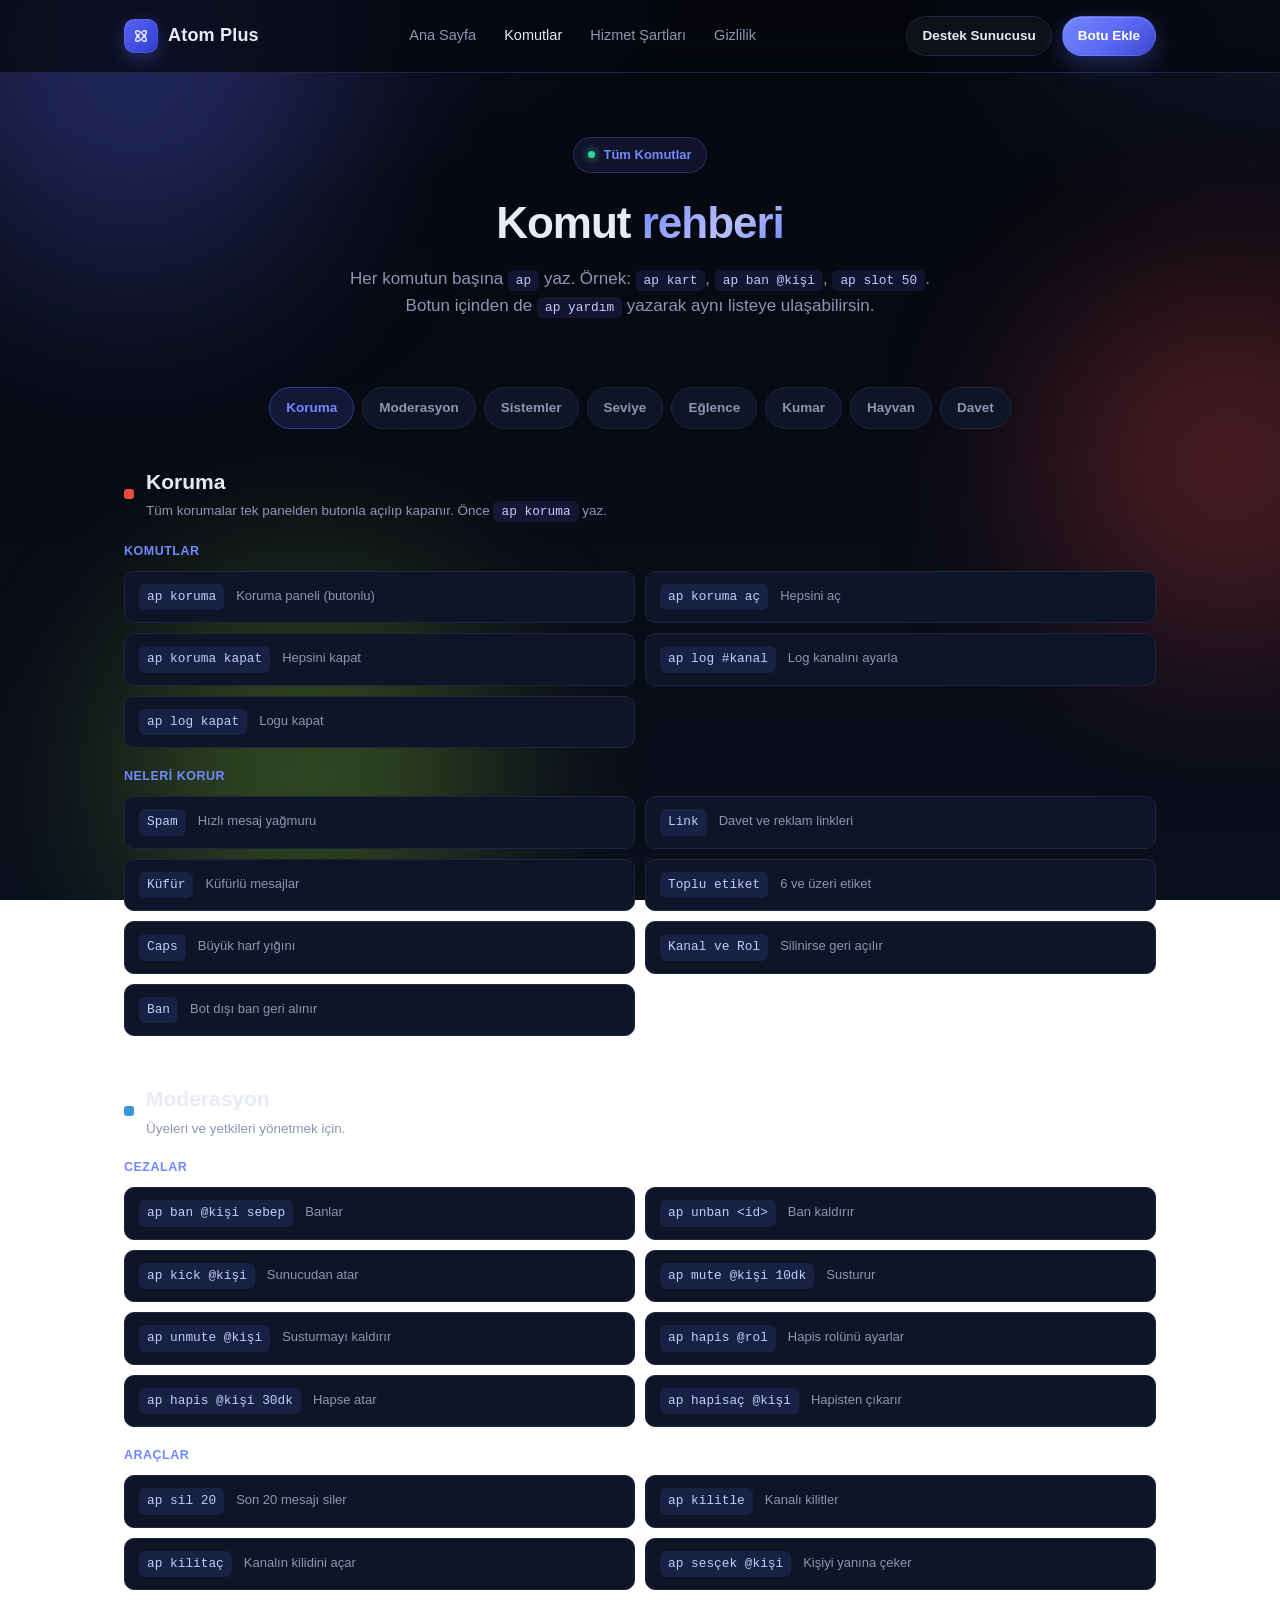
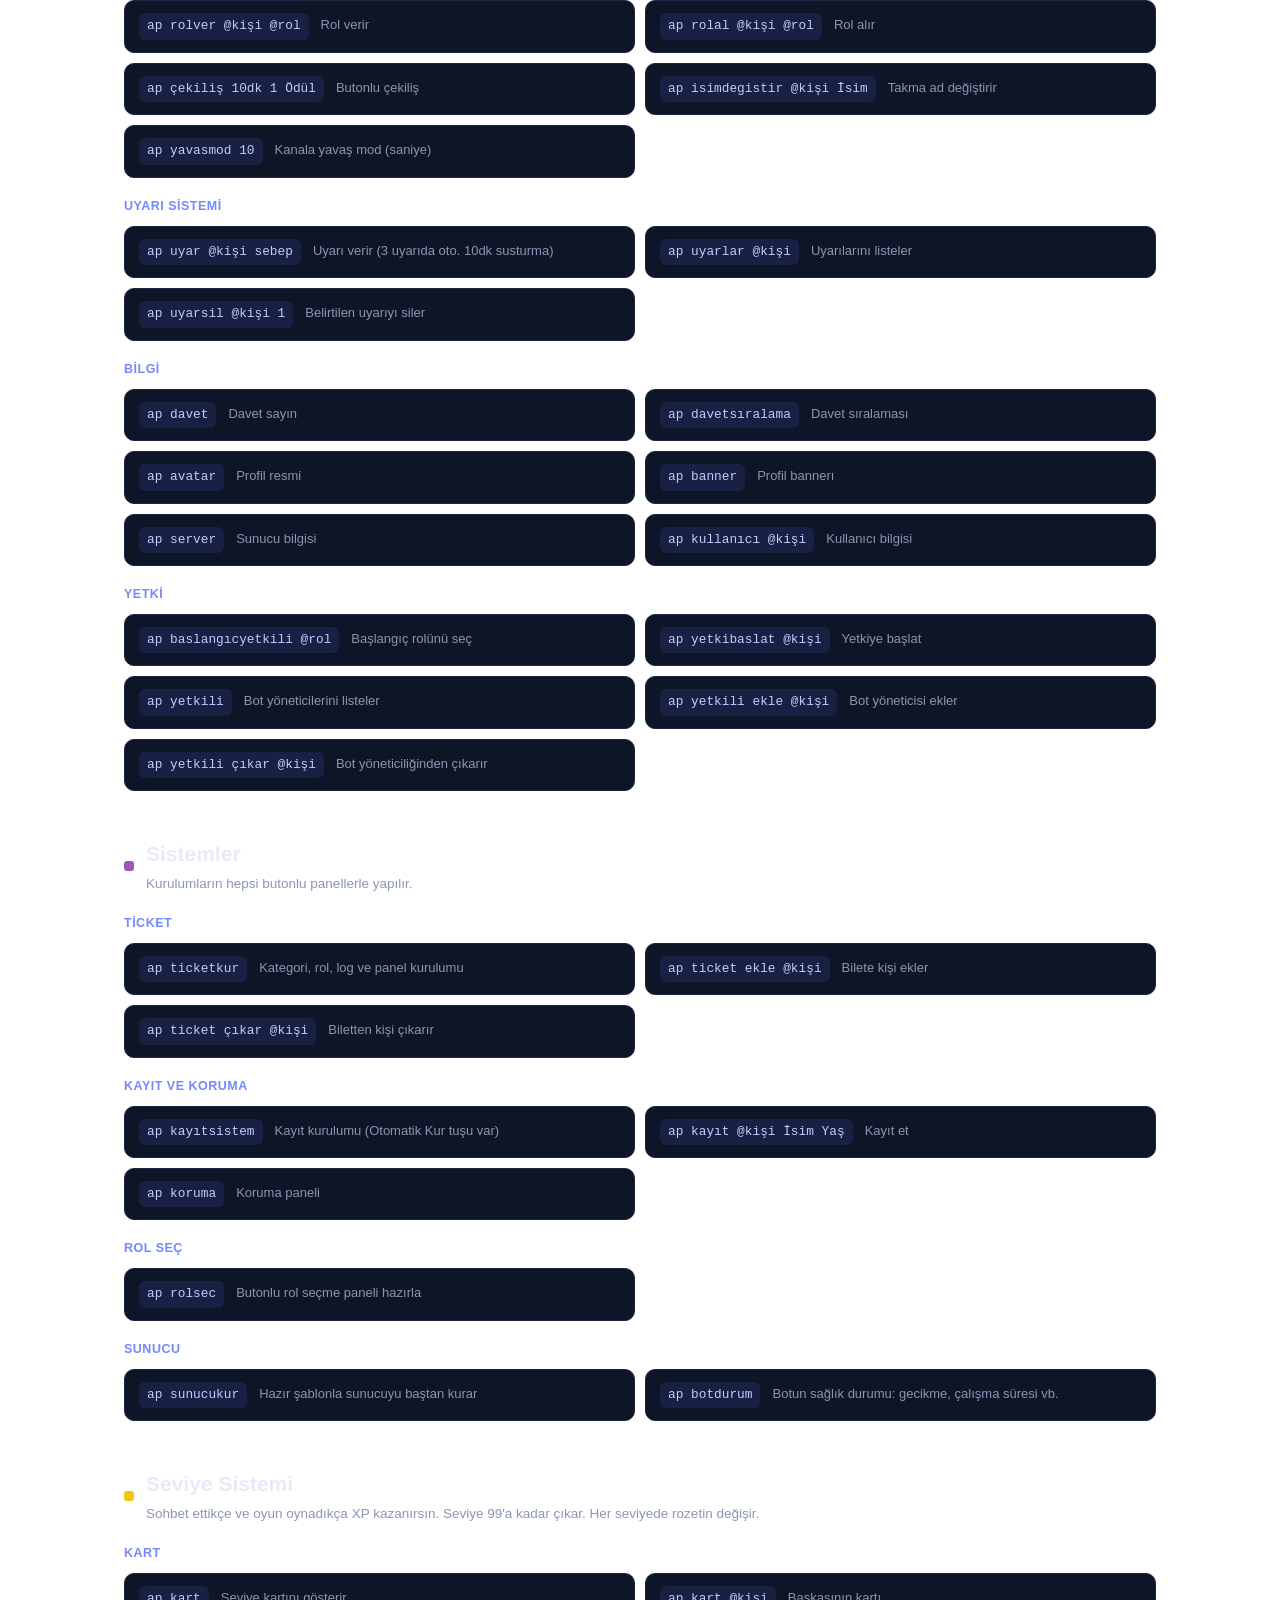
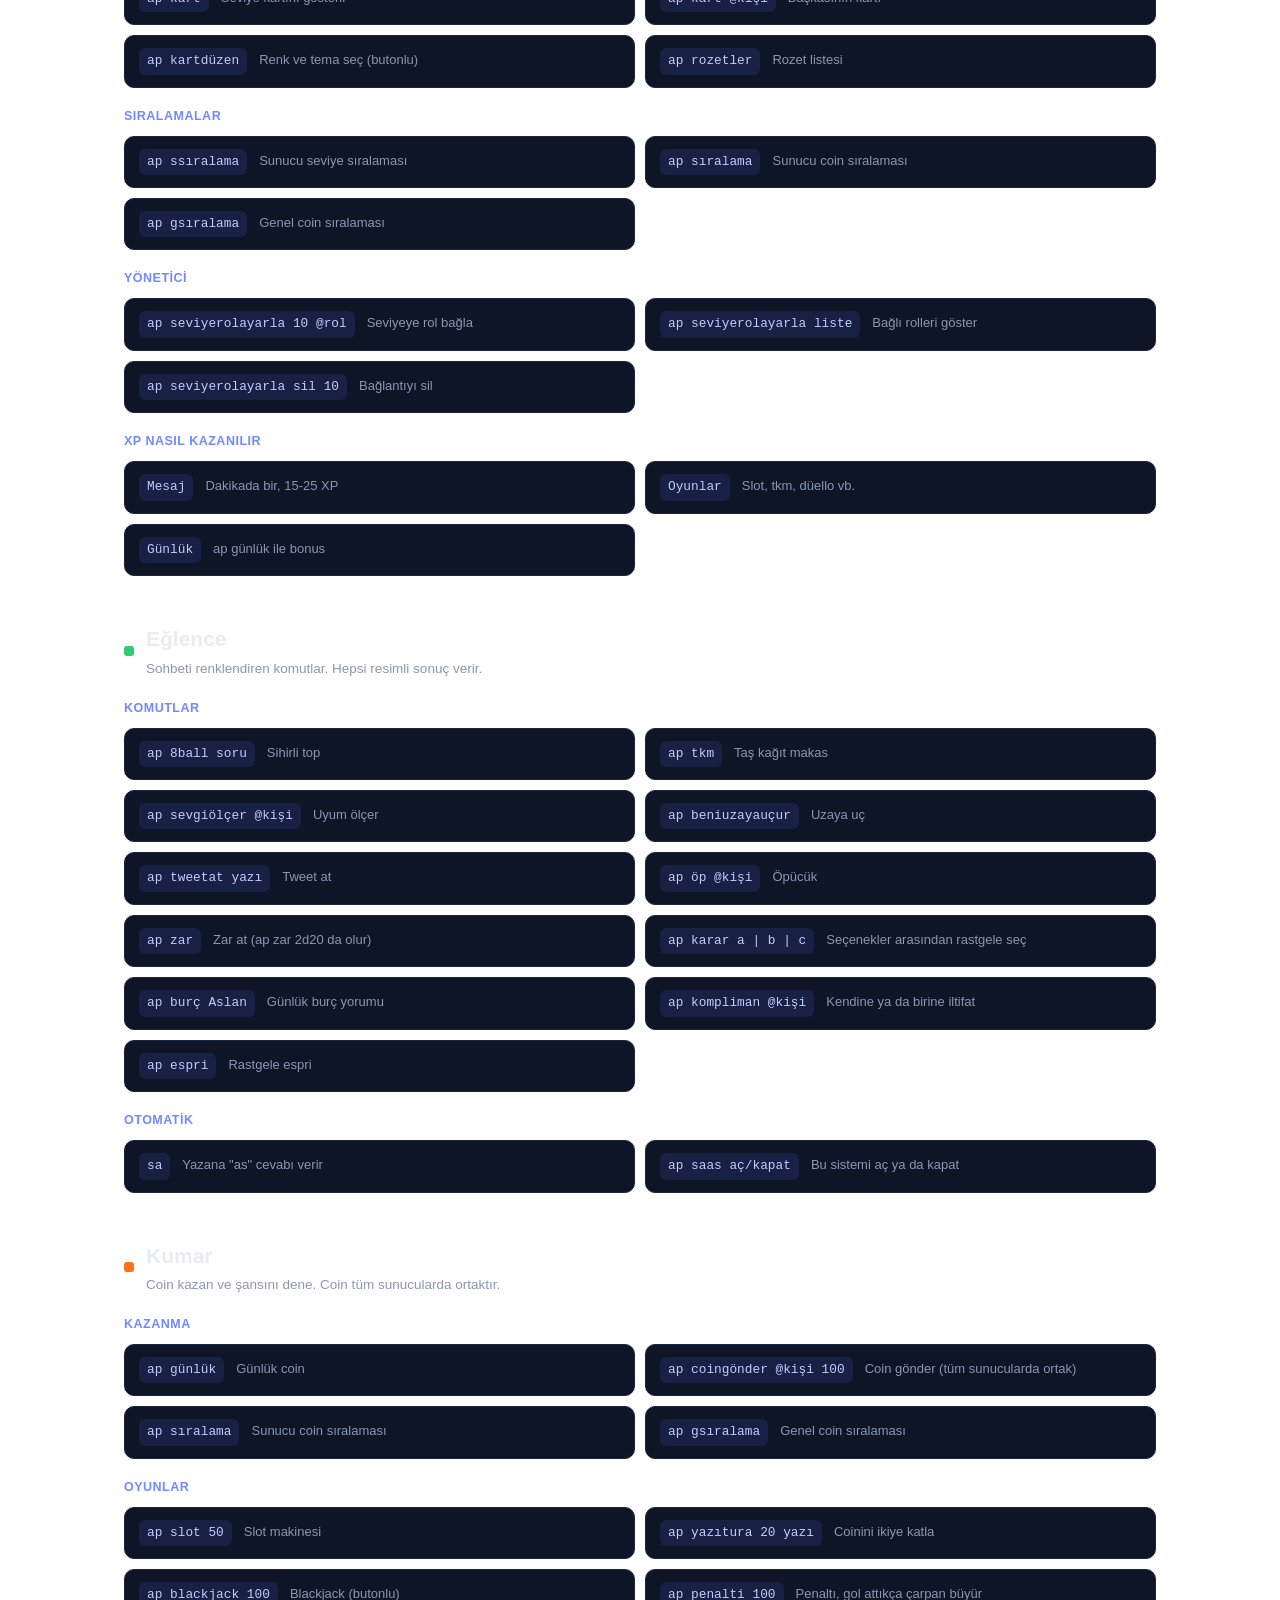
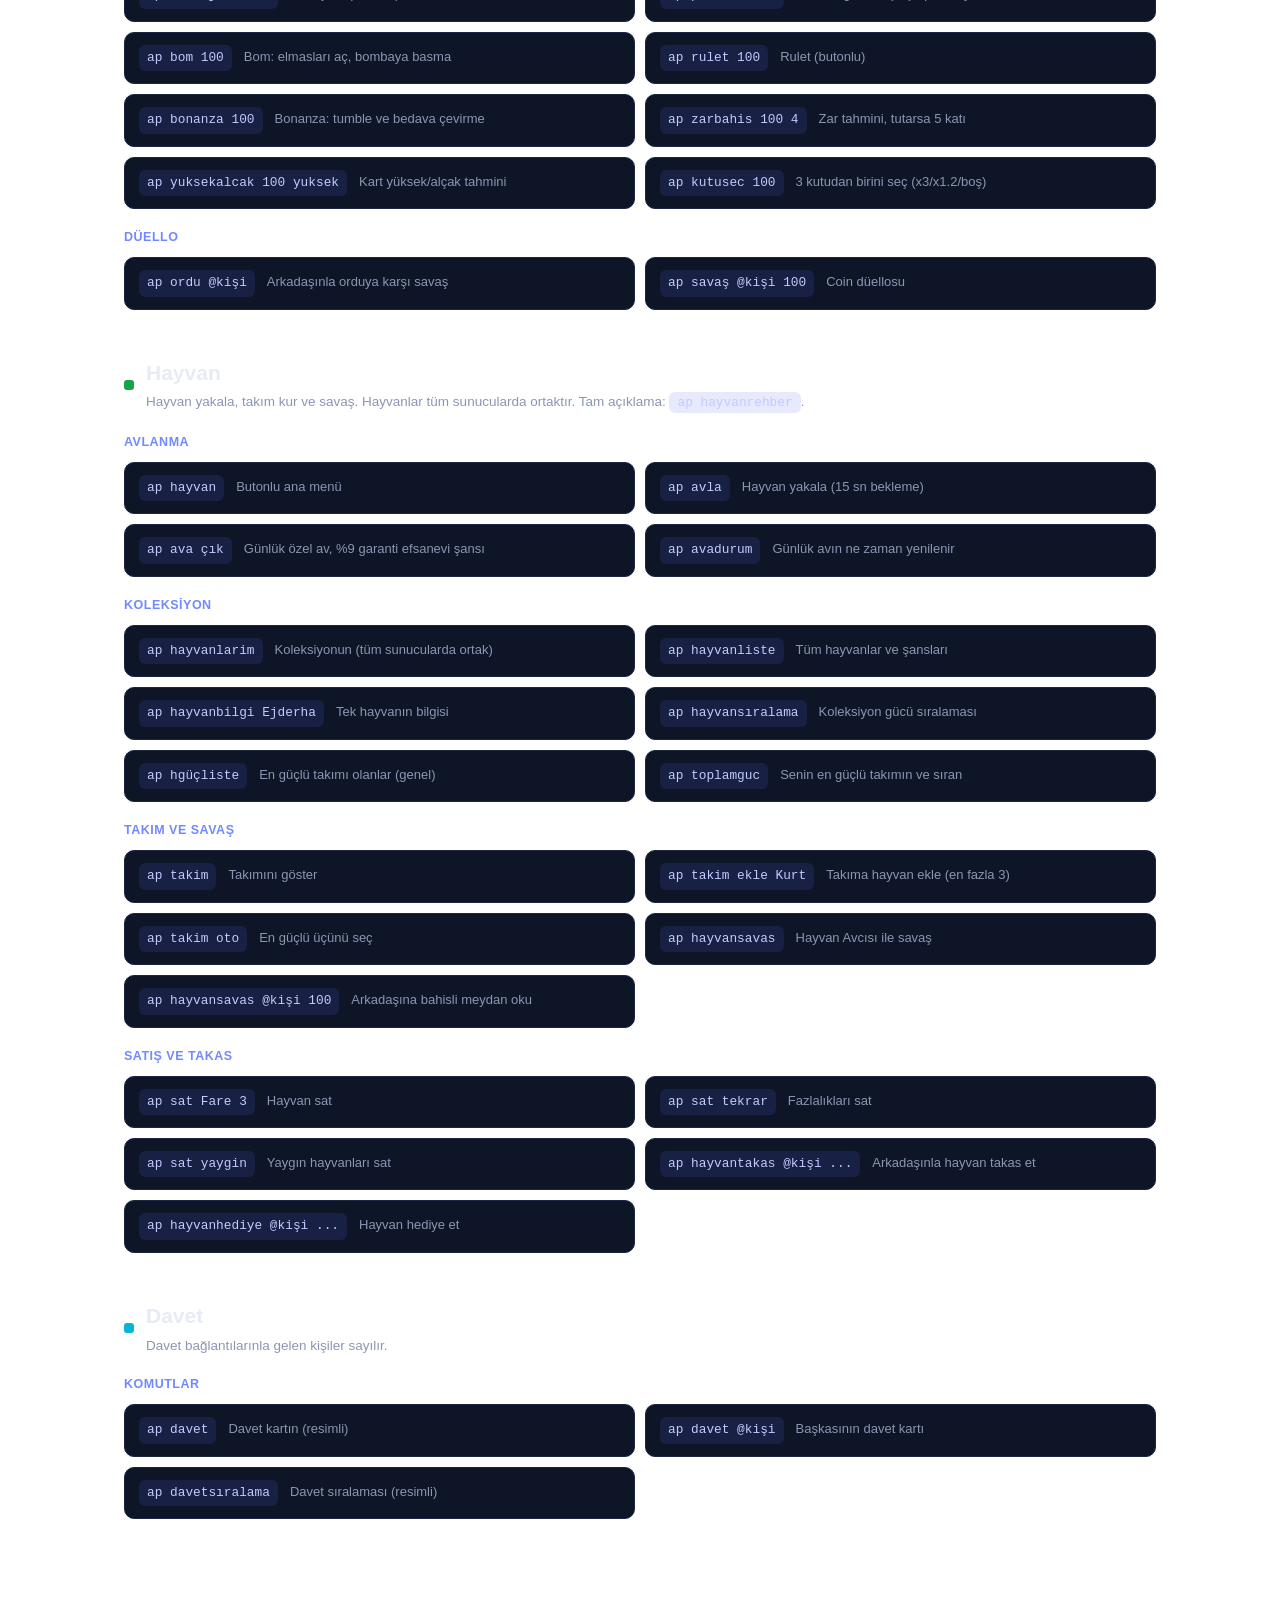
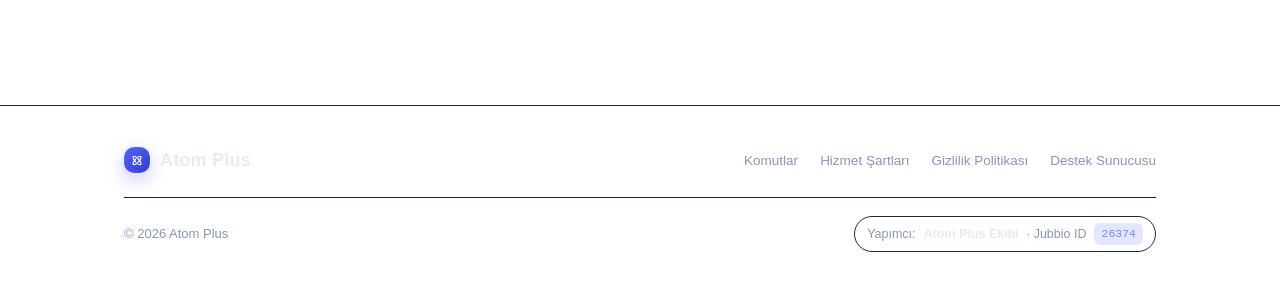
==== commit 73eb9bd4: "Add files via upload" ====
--- a/commands.html
+++ b/commands.html
@@ -5,7 +5,7 @@
 <meta name="viewport" content="width=device-width, initial-scale=1.0">
 <title>Komutlar — Atom Plus</title>
 <meta name="description" content="Atom Plus botunun tüm komutları: koruma, moderasyon, sistemler, seviye, eğlence, kumar, hayvan ve davet.">
-<link rel="icon" type="image/png" href="assets/favicon.png">
+<link rel="icon" type="image/png" href="favicon.png">
 <link rel="stylesheet" href="style.css">
 </head>
 <body>
@@ -18,7 +18,7 @@
 
 <nav>
   <div class="wrap">
-    <div class="brand"><div class="mark"><img src="assets/logo-blue.png" alt="Atom Plus logosu"></div> Atom Plus</div>
+    <div class="brand"><div class="mark"><img src="logo-white.png" alt="Atom Plus logosu"></div> Atom Plus</div>
     <div class="navlinks">
       <a href="index.html">Ana Sayfa</a>
       <a href="commands.html" class="active">Komutlar</a>
@@ -284,7 +284,7 @@
 <footer>
   <div class="wrap" style="flex-direction:column;align-items:stretch;gap:22px">
     <div style="display:flex;justify-content:space-between;align-items:center;flex-wrap:wrap;gap:16px">
-      <div class="brand"><div class="mark" style="width:26px;height:26px"><img src="assets/logo-blue.png" alt=""></div> Atom Plus</div>
+      <div class="brand"><div class="mark" style="width:26px;height:26px"><img src="logo-white.png" alt=""></div> Atom Plus</div>
       <div class="footlinks">
         <a href="commands.html">Komutlar</a>
         <a href="terms.html">Hizmet Şartları</a>
--- a/style.css
+++ b/style.css
@@ -188,13 +188,25 @@
 @keyframes spin-slow{from{transform:rotate(0deg)}to{transform:rotate(360deg)}}
 
 .hero-logo{
-  width:96px;height:96px;margin:0 auto 28px;border-radius:26px;
-  background:linear-gradient(135deg,var(--accent),#2f3bd1);
+  position:relative;
+  width:104px;height:104px;margin:0 auto 30px;border-radius:28px;
+  background:linear-gradient(135deg,var(--accent2),var(--accent) 55%,#2f3bd1);
   display:flex;align-items:center;justify-content:center;
-  box-shadow:0 0 0 1px rgba(255,255,255,.08) inset, 0 16px 44px var(--accent-glow);
+  box-shadow:0 0 0 1px rgba(255,255,255,.14) inset, 0 20px 50px var(--accent-glow), 0 0 70px rgba(114,137,255,.25);
   animation:float-y 5s ease-in-out infinite;
 }
-.hero-logo img{width:70%;animation:spin-slow 16s linear infinite}
+.hero-logo::before{
+  content:'';position:absolute;inset:-14px;border-radius:34px;z-index:-1;
+  background:conic-gradient(from 0deg,var(--accent2),#9aa4ff,var(--accent2),#3c46c9,var(--accent2));
+  filter:blur(18px);opacity:.55;
+  animation:spin-slow 9s linear infinite;
+}
+.hero-logo::after{
+  content:'';position:absolute;inset:0;border-radius:28px;
+  box-shadow:inset 0 0 0 1px rgba(255,255,255,.25);
+  pointer-events:none;
+}
+.hero-logo img{width:68%;filter:drop-shadow(0 2px 10px rgba(0,0,0,.25));animation:spin-slow 16s linear infinite}
 @keyframes float-y{0%,100%{transform:translateY(0)}50%{transform:translateY(-10px)}}
 
 /* scroll reveal */
@@ -262,3 +274,64 @@
   .status-card{border-radius:var(--radius);justify-content:center}
   .status-right{width:100%;justify-content:space-around}
 }
+
+/* ===== PROFİL KARTLARI (Yapımcı / Bot) ===== */
+.profile-grid{display:grid;grid-template-columns:1fr 1fr;gap:22px}
+.profile-card{
+  background:var(--panel);border:1px solid var(--border);border-radius:var(--radius);
+  overflow:hidden;transition:.2s border-color,.2s transform;
+}
+.profile-card:hover{border-color:#2d3a66;transform:translateY(-3px)}
+.profile-banner{
+  height:128px;position:relative;
+  background:
+    radial-gradient(420px 160px at 15% 0%, rgba(255,255,255,.14), transparent 60%),
+    linear-gradient(120deg,var(--accent) 0%,#2f3bd1 55%,#1b1f45 100%);
+}
+.profile-banner.alt{
+  background:
+    radial-gradient(420px 160px at 85% 0%, rgba(255,255,255,.12), transparent 60%),
+    linear-gradient(120deg,#1b1f45 0%,#3c46c9 55%,var(--accent2) 100%);
+}
+.profile-banner .badge-online{
+  position:absolute;top:12px;right:14px;
+  display:flex;align-items:center;gap:6px;
+  background:rgba(5,7,13,.55);backdrop-filter:blur(6px);
+  border:1px solid rgba(255,255,255,.12);border-radius:999px;
+  padding:5px 11px;font-size:11.5px;font-weight:650;color:#d9ffe9;
+}
+.profile-body{padding:0 20px 22px;position:relative}
+.profile-avatar{
+  width:76px;height:76px;border-radius:50%;
+  border:4px solid var(--panel);background:var(--panel2);
+  margin-top:-38px;margin-bottom:12px;
+  display:flex;align-items:center;justify-content:center;overflow:hidden;
+  box-shadow:0 8px 20px rgba(0,0,0,.35);
+}
+.profile-avatar img{width:100%;height:100%;object-fit:cover}
+.profile-avatar.mark-fill{background:linear-gradient(135deg,var(--accent2),var(--accent) 60%,#2f3bd1)}
+.profile-avatar.mark-fill img{width:62%;height:62%;object-fit:contain}
+.profile-avatar.generic{
+  background:linear-gradient(135deg,#232c4d,#161b33);
+  color:var(--muted);font-size:26px;font-weight:800;
+}
+.profile-name{display:flex;align-items:center;gap:8px;font-size:16.5px;font-weight:750}
+.profile-role{
+  font-size:10.5px;font-weight:700;text-transform:uppercase;letter-spacing:.5px;
+  background:rgba(88,101,242,.16);color:var(--accent2);
+  padding:3px 9px;border-radius:999px;
+}
+.profile-id{color:var(--muted);font-size:12.5px;margin-top:4px}
+.profile-id span{font-family:'SF Mono',Consolas,Menlo,monospace;color:#c3cbff}
+.profile-bio{
+  margin-top:14px;padding-top:14px;border-top:1px solid var(--border);
+  color:#c2c9de;font-size:13.5px;line-height:1.6;
+}
+.profile-bio a{color:var(--accent2);font-weight:600}
+.profile-bio a:hover{text-decoration:underline}
+.profile-placeholder-note{
+  margin-top:12px;font-size:11.5px;color:#f1b65a;
+  background:rgba(241,182,90,.1);border:1px solid rgba(241,182,90,.25);
+  border-radius:8px;padding:8px 10px;
+}
+@media (max-width:700px){ .profile-grid{grid-template-columns:1fr} }
